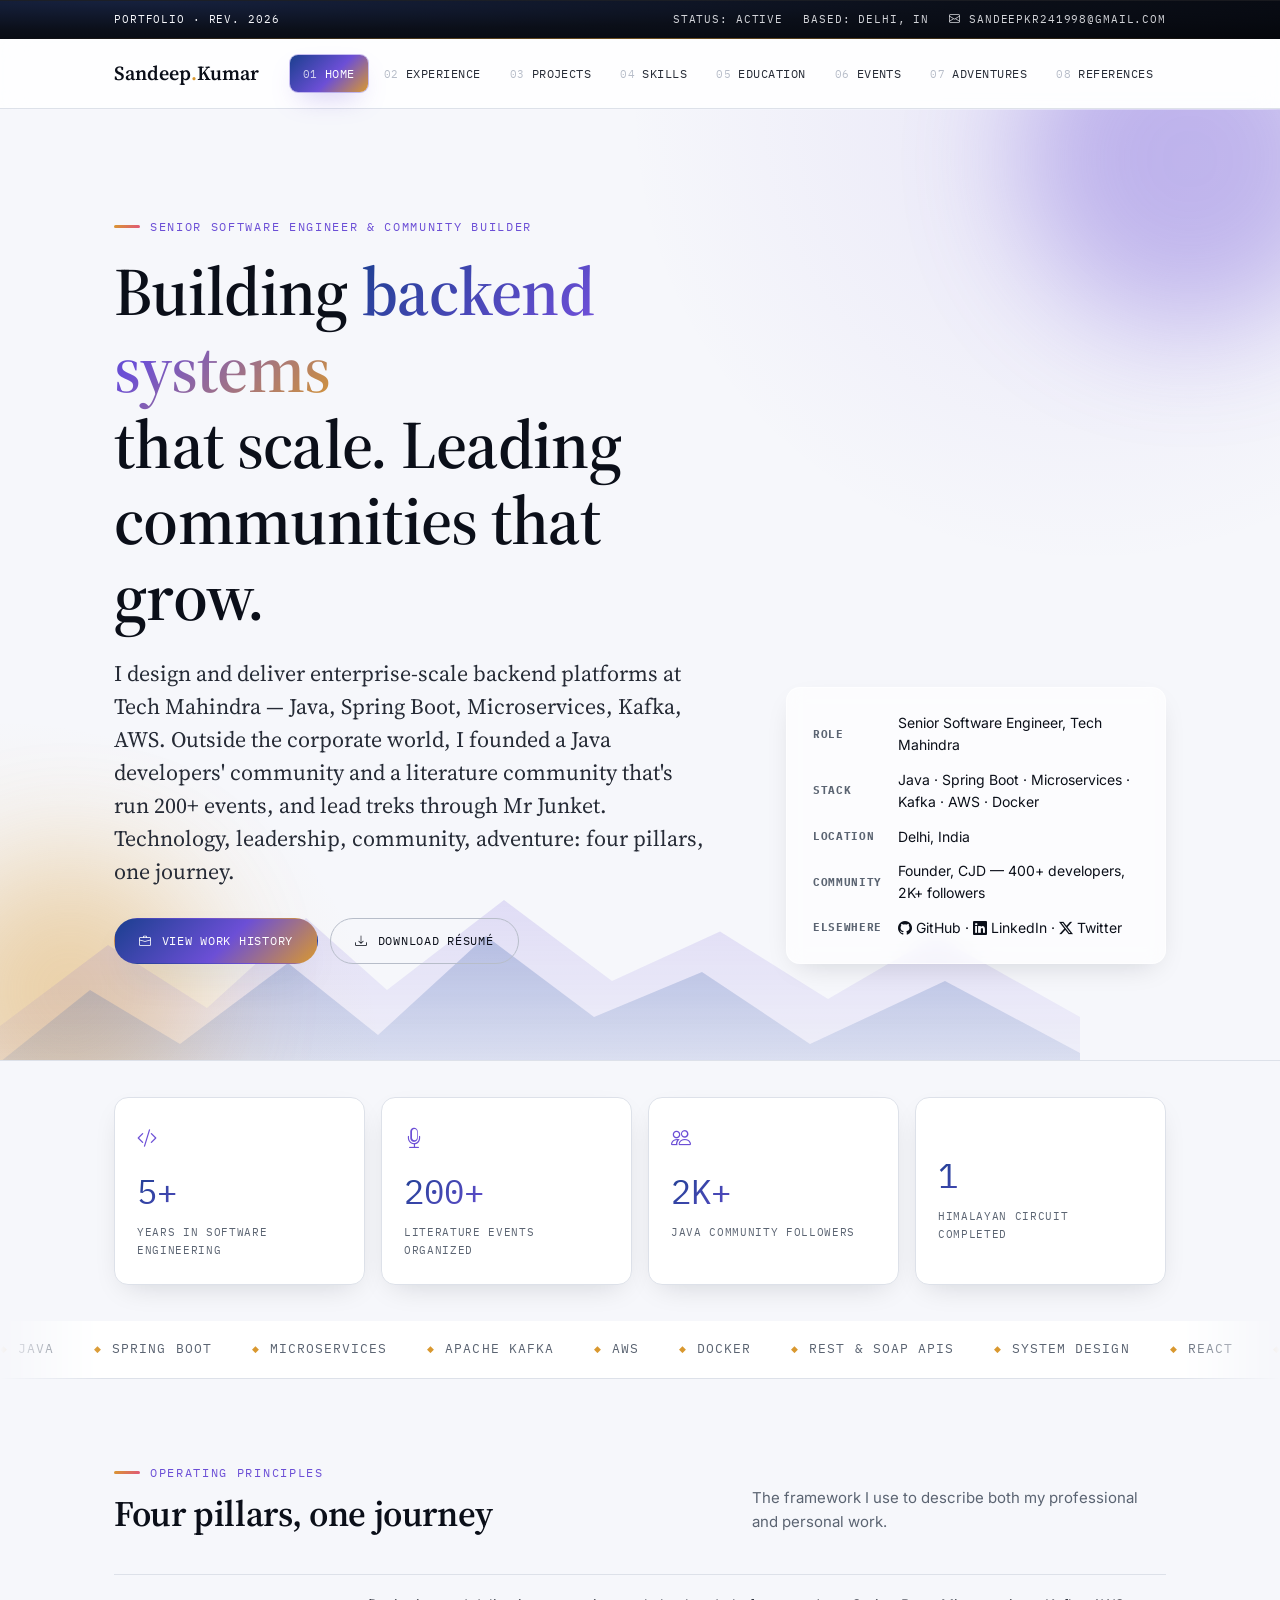
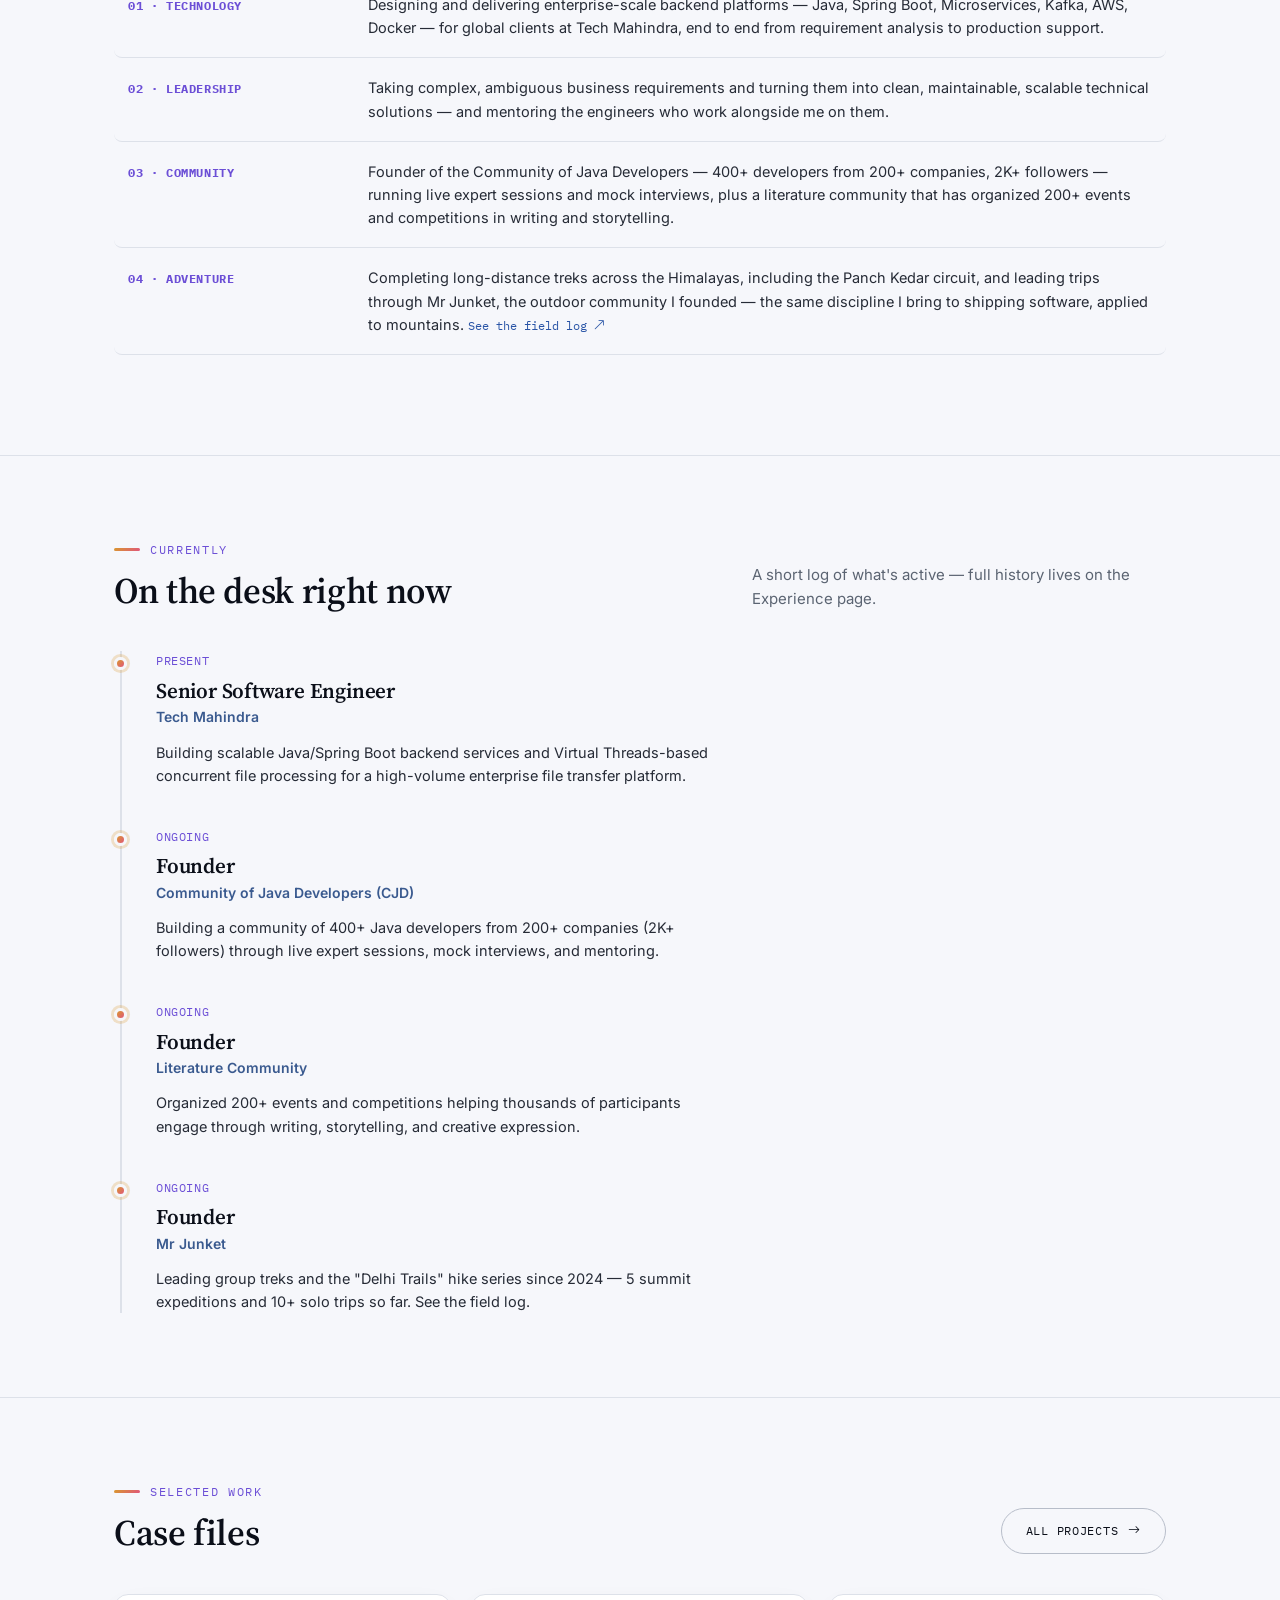
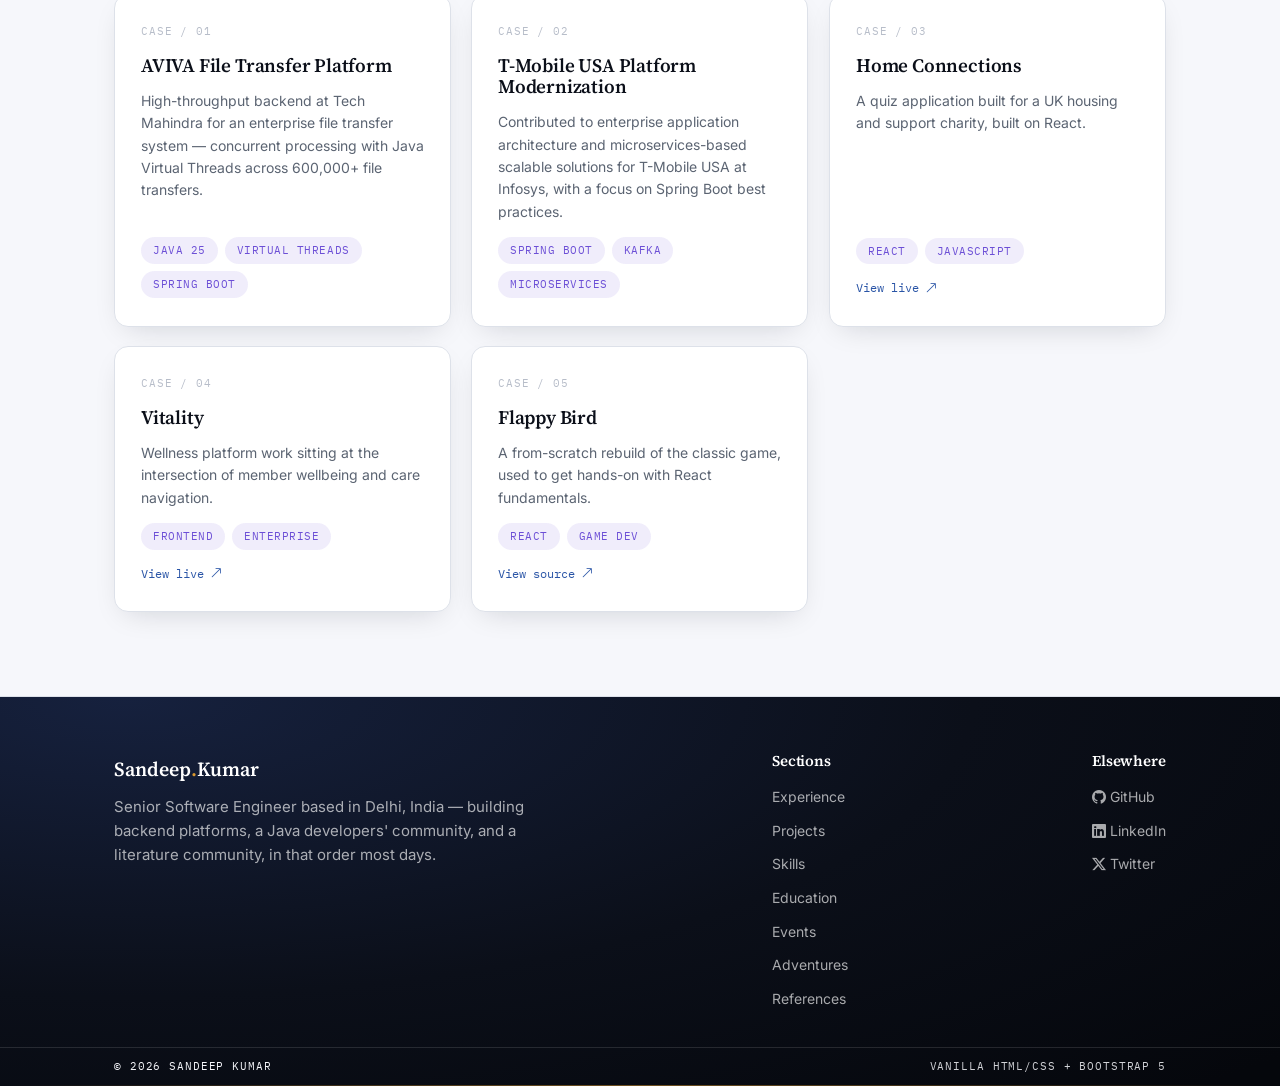
==== index.html @ 9d6f0068 "Replace site with new dossier-themed portfolio Full redesign: editorial serif/mono visual identity, " ====
<!DOCTYPE html>
<html lang="en">
<head>
  <meta charset="UTF-8" />
  <title>Sandeep Kumar — Senior Software Engineer</title>
  <meta name="viewport" content="width=device-width, initial-scale=1.0" />
  <meta name="description" content="Sandeep Kumar — Senior Software Engineer. Enterprise Java, Spring Boot & microservices at Tech Mahindra; founder of a Java developers' community and a literature community." />

  <link rel="preconnect" href="https://fonts.googleapis.com" />
  <link href="https://fonts.googleapis.com/css2?family=Source+Serif+4:opsz,wght@8..60,400;8..60,600;8..60,700&family=Inter:wght@400;500;600&family=IBM+Plex+Mono:wght@400;500;600&display=swap" rel="stylesheet" />
  <link href="https://cdn.jsdelivr.net/npm/bootstrap@5.3.3/dist/css/bootstrap.min.css" rel="stylesheet">
  <link rel="stylesheet" href="https://cdn.jsdelivr.net/npm/bootstrap-icons@1.11.3/font/bootstrap-icons.min.css">
  <link rel="stylesheet" href="design-system.css" />
</head>
<body>

  <div class="doc-strip">
    <div class="container">
      <span>Portfolio · Rev. 2026</span>
      <div class="doc-strip__meta">
        <span>Status: Active</span>
        <span>Based: Delhi, IN</span>
        <a href="mailto:sandeepkr241998@gmail.com"><i class="bi bi-envelope"></i> sandeepkr241998@gmail.com</a>
      </div>
    </div>
  </div>

  <header class="masthead">
    <div class="container masthead__row">
      <a href="index.html" class="masthead__name">Sandeep<span>.</span>Kumar</a>
      <button class="nav-toggle" id="navToggle" aria-expanded="false" aria-controls="tabs"><i class="bi bi-list"></i> Menu</button>
      <ul class="tabs" id="tabs">
        <li><a href="index.html" aria-current="page"><span class="tab-num">01</span>Home</a></li>
        <li><a href="experience.html"><span class="tab-num">02</span>Experience</a></li>
        <li><a href="projects.html"><span class="tab-num">03</span>Projects</a></li>
        <li><a href="research.html"><span class="tab-num">04</span>Skills</a></li>
        <li><a href="education.html"><span class="tab-num">05</span>Education</a></li>
        <li><a href="event.html"><span class="tab-num">06</span>Events</a></li>
        <li><a href="adventures.html"><span class="tab-num">07</span>Adventures</a></li>
        <li><a href="reference.html"><span class="tab-num">08</span>References</a></li>
      </ul>
    </div>
  </header>

  <!-- Cover -->
  <section class="cover">
    <span class="blob blob--violet" style="width:340px;height:340px;top:-120px;right:-80px;"></span>
    <span class="blob blob--amber" style="width:260px;height:260px;bottom:-60px;left:-60px;animation-delay:2s;"></span>

    <div class="container cover__grid">
      <div class="reveal">
        <div class="eyebrow">Senior Software Engineer &amp; Community Builder</div>
        <h1>Building <span class="grad-text">backend systems</span><br />that scale. Leading<br />communities that grow.</h1>
        <p class="cover__lede">I design and deliver enterprise-scale backend platforms at Tech Mahindra — Java, Spring Boot, Microservices, Kafka, AWS. Outside the corporate world, I founded a Java developers' community and a literature community that's run 200+ events, and lead treks through Mr Junket. Technology, leadership, community, adventure: four pillars, one journey.</p>
        <div class="cover__actions">
          <a class="btn" href="experience.html"><i class="bi bi-briefcase"></i> View work history</a>
          <a class="btn btn--ghost" href="assets/docs/Sandeep_Kr_Java_Developer_Resume_2026.pdf"><i class="bi bi-download"></i> Download résumé</a>
        </div>
      </div>
      <div class="info-block reveal delay-1">
        <dl>
          <dt>Role</dt>
          <dd>Senior Software Engineer, Tech Mahindra</dd>
          <dt>Stack</dt>
          <dd>Java · Spring Boot · Microservices · Kafka · AWS · Docker</dd>
          <dt>Location</dt>
          <dd>Delhi, India</dd>
          <dt>Community</dt>
          <dd>Founder, CJD — 400+ developers, 2K+ followers</dd>
          <dt>Elsewhere</dt>
          <dd>
            <a href="https://github.com/sandeep2412" target="_blank" rel="noreferrer"><i class="bi bi-github"></i> GitHub</a> ·
            <a href="https://www.linkedin.com/in/sandeep-kumar-7952b7162" target="_blank" rel="noreferrer"><i class="bi bi-linkedin"></i> LinkedIn</a> ·
            <a href="https://twitter.com/Sandeep17394421" target="_blank" rel="noreferrer"><i class="bi bi-twitter-x"></i> Twitter</a>
          </dd>
        </dl>
      </div>
    </div>

    <svg class="mountain-scene" viewBox="0 0 1200 200" preserveAspectRatio="none" xmlns="http://www.w3.org/2000/svg" aria-hidden="true">
      <defs>
        <linearGradient id="mtnBack" x1="0" y1="0" x2="0" y2="1">
          <stop offset="0%" stop-color="#6c4fd6" stop-opacity="0.18" />
          <stop offset="100%" stop-color="#6c4fd6" stop-opacity="0.05" />
        </linearGradient>
        <linearGradient id="mtnFront" x1="0" y1="0" x2="0" y2="1">
          <stop offset="0%" stop-color="#2954a6" stop-opacity="0.28" />
          <stop offset="100%" stop-color="#2954a6" stop-opacity="0.12" />
        </linearGradient>
      </defs>
      <path d="M0,160 L120,70 L230,140 L340,40 L430,120 L560,20 L680,110 L800,55 L920,130 L1040,60 L1200,150 L1200,200 L0,200 Z" fill="url(#mtnBack)" />
      <path d="M0,200 L100,120 L200,180 L320,90 L420,170 L540,60 L660,150 L780,100 L900,180 L1050,110 L1200,190 L1200,200 L0,200 Z" fill="url(#mtnFront)" />
    </svg>
  </section>

  <!-- Stats row -->
  <div class="stats">
    <div class="stats__item reveal">
      <i class="bi bi-code-slash stats__icon"></i>
      <div class="stats__num" data-count-to="5" data-suffix="+">0</div>
      <div class="stats__label">Years in software engineering</div>
    </div>
    <div class="stats__item reveal delay-1">
      <i class="bi bi-mic stats__icon"></i>
      <div class="stats__num" data-count-to="200" data-suffix="+">0</div>
      <div class="stats__label">Literature events organized</div>
    </div>
    <div class="stats__item reveal delay-2">
      <i class="bi bi-people stats__icon"></i>
      <div class="stats__num" data-count-to="2" data-suffix="K+">0</div>
      <div class="stats__label">Java community followers</div>
    </div>
    <div class="stats__item reveal delay-3">
      <i class="bi bi-mountain stats__icon"></i>
      <div class="stats__num" data-count-to="1" data-suffix="">0</div>
      <div class="stats__label">Himalayan circuit completed</div>
    </div>
  </div>

  <!-- Skills ticker -->
  <div class="ticker" aria-hidden="true">
    <div class="ticker__track">
      <span class="ticker__item">Java</span>
      <span class="ticker__item">Spring Boot</span>
      <span class="ticker__item">Microservices</span>
      <span class="ticker__item">Apache Kafka</span>
      <span class="ticker__item">AWS</span>
      <span class="ticker__item">Docker</span>
      <span class="ticker__item">REST &amp; SOAP APIs</span>
      <span class="ticker__item">System Design</span>
      <span class="ticker__item">React</span>
      <span class="ticker__item">JavaScript</span>
      <span class="ticker__item">CI/CD</span>
      <span class="ticker__item">Git</span>
      <span class="ticker__item">Java</span>
      <span class="ticker__item">Spring Boot</span>
      <span class="ticker__item">Microservices</span>
      <span class="ticker__item">Apache Kafka</span>
      <span class="ticker__item">AWS</span>
      <span class="ticker__item">Docker</span>
      <span class="ticker__item">REST &amp; SOAP APIs</span>
      <span class="ticker__item">System Design</span>
      <span class="ticker__item">React</span>
      <span class="ticker__item">JavaScript</span>
      <span class="ticker__item">CI/CD</span>
      <span class="ticker__item">Git</span>
    </div>
  </div>

  <!-- Four Pillars -->
  <section class="section">
    <div class="container">
      <div class="section__head">
        <div>
          <div class="eyebrow">Operating Principles</div>
          <h2>Four pillars, one journey</h2>
        </div>
        <p class="section__intro">The framework I use to describe both my professional and personal work.</p>
      </div>
      <dl class="ledger">
        <div class="ledger__row">
          <dt>01 · Technology</dt>
          <dd>Designing and delivering enterprise-scale backend platforms — Java, Spring Boot, Microservices, Kafka, AWS, Docker — for global clients at Tech Mahindra, end to end from requirement analysis to production support.</dd>
        </div>
        <div class="ledger__row">
          <dt>02 · Leadership</dt>
          <dd>Taking complex, ambiguous business requirements and turning them into clean, maintainable, scalable technical solutions — and mentoring the engineers who work alongside me on them.</dd>
        </div>
        <div class="ledger__row">
          <dt>03 · Community</dt>
          <dd>Founder of the Community of Java Developers — 400+ developers from 200+ companies, 2K+ followers — running live expert sessions and mock interviews, plus a literature community that has organized 200+ events and competitions in writing and storytelling.</dd>
        </div>
        <div class="ledger__row">
          <dt>04 · Adventure</dt>
          <dd>Completing long-distance treks across the Himalayas, including the Panch Kedar circuit, and leading trips through Mr Junket, the outdoor community I founded — the same discipline I bring to shipping software, applied to mountains. <a href="adventures.html" class="case-card__link">See the field log <i class="bi bi-arrow-up-right"></i></a></dd>
        </div>
      </dl>
    </div>
  </section>

  <!-- Currently -->
  <section class="section">
    <div class="container">
      <div class="section__head">
        <div>
          <div class="eyebrow">Currently</div>
          <h2>On the desk right now</h2>
        </div>
        <p class="section__intro">A short log of what's active — full history lives on the Experience page.</p>
      </div>
      <div class="timeline">
        <div class="timeline__entry">
          <div class="timeline__meta">Present</div>
          <h3>Senior Software Engineer</h3>
          <div class="timeline__org"><img class="org-logo" src="https://www.google.com/s2/favicons?domain=techmahindra.com&sz=64" alt="" loading="lazy" onerror="this.remove()">Tech Mahindra</div>
          <p>Building scalable Java/Spring Boot backend services and Virtual Threads-based concurrent file processing for a high-volume enterprise file transfer platform.</p>
        </div>
        <div class="timeline__entry">
          <div class="timeline__meta">Ongoing</div>
          <h3>Founder</h3>
          <div class="timeline__org">Community of Java Developers (CJD)</div>
          <p>Building a community of 400+ Java developers from 200+ companies (2K+ followers) through live expert sessions, mock interviews, and mentoring.</p>
        </div>
        <div class="timeline__entry">
          <div class="timeline__meta">Ongoing</div>
          <h3>Founder</h3>
          <div class="timeline__org">Literature Community</div>
          <p>Organized 200+ events and competitions helping thousands of participants engage through writing, storytelling, and creative expression.</p>
        </div>
        <div class="timeline__entry">
          <div class="timeline__meta">Ongoing</div>
          <h3>Founder</h3>
          <div class="timeline__org">Mr Junket</div>
          <p>Leading group treks and the "Delhi Trails" hike series since 2024 — 5 summit expeditions and 10+ solo trips so far. <a href="adventures.html">See the field log</a>.</p>
        </div>
      </div>
    </div>
  </section>

  <!-- Featured work -->
  <section class="section">
    <div class="container">
      <div class="section__head">
        <div>
          <div class="eyebrow">Selected Work</div>
          <h2>Case files</h2>
        </div>
        <a class="btn btn--ghost" href="projects.html">All projects <i class="bi bi-arrow-right"></i></a>
      </div>
      <div class="grid">
        <div class="case-card">
          <div class="case-card__id" style="display:flex;align-items:center;gap:8px;"><img class="org-logo" src="https://www.google.com/s2/favicons?domain=techmahindra.com&sz=64" alt="" loading="lazy" onerror="this.remove()">CASE / 01</div>
          <h3>AVIVA File Transfer Platform</h3>
          <p>High-throughput backend at Tech Mahindra for an enterprise file transfer system — concurrent processing with Java Virtual Threads across 600,000+ file transfers.</p>
          <div class="tag-list"><span class="tag">Java 25</span><span class="tag">Virtual Threads</span><span class="tag">Spring Boot</span></div>
        </div>
        <div class="case-card">
          <div class="case-card__id" style="display:flex;align-items:center;gap:8px;"><img class="org-logo" src="https://www.google.com/s2/favicons?domain=infosys.com&sz=64" alt="" loading="lazy" onerror="this.remove()">CASE / 02</div>
          <h3>T-Mobile USA Platform Modernization</h3>
          <p>Contributed to enterprise application architecture and microservices-based scalable solutions for T-Mobile USA at Infosys, with a focus on Spring Boot best practices.</p>
          <div class="tag-list"><span class="tag">Spring Boot</span><span class="tag">Kafka</span><span class="tag">Microservices</span></div>
        </div>
        <div class="case-card">
          <div class="case-card__id" style="display:flex;align-items:center;gap:8px;"><img class="org-logo" src="https://www.google.com/s2/favicons?domain=homeconnections.org.uk&sz=64" alt="" loading="lazy" onerror="this.remove()">CASE / 03</div>
          <h3>Home Connections</h3>
          <p>A quiz application built for a UK housing and support charity, built on React.</p>
          <div class="tag-list"><span class="tag">React</span><span class="tag">JavaScript</span></div>
          <a class="case-card__link" href="https://homeconnections.org.uk/" target="_blank" rel="noreferrer">View live <i class="bi bi-arrow-up-right"></i></a>
        </div>
        <div class="case-card">
          <div class="case-card__id" style="display:flex;align-items:center;gap:8px;"><img class="org-logo" src="https://www.google.com/s2/favicons?domain=vitalitygroup.com&sz=64" alt="" loading="lazy" onerror="this.remove()">CASE / 04</div>
          <h3>Vitality</h3>
          <p>Wellness platform work sitting at the intersection of member wellbeing and care navigation.</p>
          <div class="tag-list"><span class="tag">Frontend</span><span class="tag">Enterprise</span></div>
          <a class="case-card__link" href="https://www.vitalitygroup.com/" target="_blank" rel="noreferrer">View live <i class="bi bi-arrow-up-right"></i></a>
        </div>
        <div class="case-card">
          <div class="case-card__id">CASE / 05</div>
          <h3>Flappy Bird</h3>
          <p>A from-scratch rebuild of the classic game, used to get hands-on with React fundamentals.</p>
          <div class="tag-list"><span class="tag">React</span><span class="tag">Game Dev</span></div>
          <a class="case-card__link" href="https://github.com/sandeep2412" target="_blank" rel="noreferrer">View source <i class="bi bi-arrow-up-right"></i></a>
        </div>
      </div>
    </div>
  </section>

  <!-- Footer -->
  <footer class="site-footer">
    <div class="container">
      <div class="site-footer__grid">
        <div>
          <div class="masthead__name">Sandeep<span>.</span>Kumar</div>
          <p class="section__intro" style="margin-top:10px; color:rgba(255,255,255,.65);">Senior Software Engineer based in Delhi, India — building backend platforms, a Java developers' community, and a literature community, in that order most days.</p>
        </div>
        <div>
          <h4>Sections</h4>
          <ul class="footer-links">
            <li><a href="experience.html">Experience</a></li>
            <li><a href="projects.html">Projects</a></li>
            <li><a href="research.html">Skills</a></li>
            <li><a href="education.html">Education</a></li>
            <li><a href="event.html">Events</a></li>
            <li><a href="adventures.html">Adventures</a></li>
            <li><a href="reference.html">References</a></li>
          </ul>
        </div>
        <div>
          <h4>Elsewhere</h4>
          <ul class="footer-links">
            <li><a href="https://github.com/sandeep2412" target="_blank" rel="noreferrer"><i class="bi bi-github"></i> GitHub</a></li>
            <li><a href="https://www.linkedin.com/in/sandeep-kumar-7952b7162" target="_blank" rel="noreferrer"><i class="bi bi-linkedin"></i> LinkedIn</a></li>
            <li><a href="https://twitter.com/Sandeep17394421" target="_blank" rel="noreferrer"><i class="bi bi-twitter-x"></i> Twitter</a></li>
          </ul>
        </div>
      </div>
    </div>
    <div class="doc-strip">
      <div class="container">
        <span>© 2026 Sandeep Kumar</span>
        <div class="doc-strip__meta"><span>Vanilla HTML/CSS + Bootstrap 5</span></div>
      </div>
    </div>
  </footer>

  <script src="script.js"></script>
</body>
</html>
---- design-system.css ----
/* ============================================================
   DESIGN SYSTEM — "Dossier" v2
   Corporate-report bones + modern color, glow and motion.
   Serif for editorial weight, mono for document metadata,
   sans for body copy. Built for Sandeep Kumar's portfolio.
   Layers on top of Bootstrap 5 (loaded first in each page).
   ============================================================ */

:root {
  /* --- Color: base --- */
  --ink: #0b0f19;
  --ink-soft: #262b36;
  --paper: #f6f7fb;
  --paper-raised: #ffffff;
  --hairline: #dde1e9;
  --hairline-strong: #b7bdc9;
  --muted: #5b6472;

  /* --- Color: accents --- */
  --ledger-blue: #2954a6;
  --ledger-blue-soft: #3a5a8f;
  --violet: #6c4fd6;
  --signal-amber: #d9982f;
  --teal: #14b8a6;
  --rose: #e0567a;

  /* --- Gradients --- */
  --grad-primary: linear-gradient(135deg, #1b3f8f 0%, #6c4fd6 55%, #d9982f 100%);
  --grad-dark: radial-gradient(120% 140% at 10% 0%, #16213e 0%, #0b0f19 55%, #05070c 100%);
  --grad-amber: linear-gradient(135deg, #d9982f 0%, #e0567a 100%);

  /* --- Shadow / glow --- */
  --shadow-soft: 0 10px 30px -12px rgba(11, 15, 25, 0.18);
  --shadow-card: 0 18px 40px -16px rgba(27, 63, 143, 0.22);
  --glow-amber: 0 0 0 1px rgba(217, 152, 47, 0.35), 0 12px 28px -10px rgba(217, 152, 47, 0.45);
  --glow-violet: 0 0 0 1px rgba(108, 79, 214, 0.35), 0 12px 28px -10px rgba(108, 79, 214, 0.4);

  /* --- Type --- */
  --font-display: "Source Serif 4", Georgia, serif;
  --font-body: "Inter", -apple-system, BlinkMacSystemFont, sans-serif;
  --font-mono: "IBM Plex Mono", "SFMono-Regular", Consolas, monospace;

  /* --- Layout --- */
  --gutter: clamp(20px, 5vw, 64px);
  --max-width: 1180px;
  --radius: 14px;
  --radius-sm: 8px;
  --radius-pill: 999px;
}

* {
  box-sizing: border-box;
}

html {
  scroll-behavior: smooth;
}

@media (prefers-reduced-motion: reduce) {
  html {
    scroll-behavior: auto;
  }
  *,
  *::before,
  *::after {
    animation-duration: 0.001ms !important;
    animation-iteration-count: 1 !important;
    transition-duration: 0.001ms !important;
  }
}

body {
  margin: 0;
  background: var(--paper);
  color: var(--ink);
  font-family: var(--font-body);
  font-size: 16px;
  line-height: 1.6;
  -webkit-font-smoothing: antialiased;
  overflow-x: hidden;
}

h1, h2, h3, h4 {
  font-family: var(--font-display);
  font-weight: 600;
  line-height: 1.12;
  margin: 0;
  color: var(--ink);
  letter-spacing: -0.01em;
}

p {
  margin: 0;
}

a {
  color: inherit;
  text-decoration: none;
}

img {
  max-width: 100%;
  display: block;
}

:focus-visible {
  outline: 2px solid var(--violet);
  outline-offset: 3px;
  border-radius: 4px;
}

.container {
  max-width: var(--max-width);
  margin: 0 auto;
  padding-left: var(--gutter);
  padding-right: var(--gutter);
  position: relative;
}

/* ---------- Gradient text utility ---------- */

.grad-text {
  background: var(--grad-primary);
  -webkit-background-clip: text;
  background-clip: text;
  color: transparent;
}

/* ---------- Document control strip (signature element) ---------- */

.doc-strip {
  background: var(--grad-dark);
  color: var(--paper);
  border-top: 1px solid rgba(255, 255, 255, 0.08);
  position: relative;
  overflow: hidden;
}

.doc-strip::before {
  content: "";
  position: absolute;
  inset: 0;
  background: linear-gradient(90deg, transparent, rgba(217, 152, 47, 0.5), transparent);
  height: 1px;
  bottom: 0;
  top: auto;
}

.doc-strip .container {
  display: flex;
  justify-content: space-between;
  align-items: center;
  flex-wrap: wrap;
  gap: 8px 24px;
  padding-top: 10px;
  padding-bottom: 10px;
  font-family: var(--font-mono);
  font-size: 11px;
  letter-spacing: 0.08em;
  text-transform: uppercase;
}

.doc-strip .doc-strip__meta {
  display: flex;
  gap: 20px;
  flex-wrap: wrap;
  opacity: 0.85;
}

.doc-strip a {
  transition: color 0.15s ease;
}

.doc-strip a:hover {
  color: var(--signal-amber);
}

/* ---------- Eyebrow / mono labels ---------- */

.eyebrow {
  font-family: var(--font-mono);
  font-size: 12px;
  letter-spacing: 0.14em;
  text-transform: uppercase;
  color: var(--violet);
  display: flex;
  align-items: center;
  gap: 10px;
}

.eyebrow::before {
  content: "";
  width: 26px;
  height: 3px;
  border-radius: 3px;
  background: var(--grad-amber);
  display: inline-block;
}

/* ---------- Top navigation (numbered tabs) ---------- */

.masthead {
  background: rgba(255, 255, 255, 0.82);
  backdrop-filter: blur(14px) saturate(1.4);
  -webkit-backdrop-filter: blur(14px) saturate(1.4);
  border-bottom: 1px solid var(--hairline);
  position: sticky;
  top: 0;
  z-index: 40;
  transition: box-shadow 0.25s ease, background 0.25s ease;
}

.masthead.is-scrolled {
  box-shadow: 0 8px 24px -12px rgba(11, 15, 25, 0.18);
  background: rgba(255, 255, 255, 0.92);
}

.masthead__row {
  display: flex;
  align-items: center;
  justify-content: space-between;
  padding-top: 16px;
  padding-bottom: 16px;
  gap: 20px;
}

.masthead__name {
  font-family: var(--font-display);
  font-size: 20px;
  font-weight: 600;
}

.masthead__name span {
  color: var(--signal-amber);
}

.tabs {
  display: flex;
  list-style: none;
  margin: 0;
  padding: 0;
  gap: 3px;
  flex-wrap: wrap;
}

.tabs a {
  position: relative;
  display: flex;
  align-items: baseline;
  gap: 7px;
  font-family: var(--font-mono);
  font-size: 12px;
  letter-spacing: 0.04em;
  text-transform: uppercase;
  padding: 9px 13px;
  border-radius: var(--radius-sm);
  color: var(--ink-soft);
  transition: color 0.15s ease, background 0.2s ease, transform 0.15s ease;
}

.tabs a .tab-num {
  color: var(--hairline-strong);
  font-size: 11px;
}

.tabs a:hover {
  color: var(--violet);
  background: rgba(108, 79, 214, 0.08);
  transform: translateY(-1px);
}

.tabs a[aria-current="page"] {
  color: var(--paper-raised);
  background: var(--grad-primary);
  box-shadow: var(--glow-violet);
}

.tabs a[aria-current="page"] .tab-num {
  color: rgba(255, 255, 255, 0.75);
}

.nav-toggle {
  display: none;
  font-family: var(--font-mono);
  font-size: 12px;
  text-transform: uppercase;
  letter-spacing: 0.08em;
  background: none;
  border: 1px solid var(--hairline-strong);
  border-radius: var(--radius-sm);
  padding: 8px 12px;
  cursor: pointer;
  color: var(--ink);
}

@media (max-width: 860px) {
  .tabs {
    display: none;
    width: 100%;
    flex-direction: column;
    border-top: 1px solid var(--hairline);
    padding-top: 10px;
  }
  .tabs.is-open {
    display: flex;
  }
  .masthead__row {
    flex-wrap: wrap;
  }
  .nav-toggle {
    display: block;
  }
}

/* ---------- Buttons ---------- */

.btn {
  display: inline-flex;
  align-items: center;
  gap: 10px;
  font-family: var(--font-mono);
  font-size: 12px;
  letter-spacing: 0.06em;
  text-transform: uppercase;
  padding: 13px 24px;
  border: 1px solid transparent;
  border-radius: var(--radius-pill);
  background: var(--grad-primary);
  color: #fff;
  box-shadow: var(--shadow-card);
  transition: transform 0.2s ease, box-shadow 0.2s ease, filter 0.2s ease;
}

.btn:hover {
  transform: translateY(-2px) scale(1.02);
  filter: brightness(1.08);
  box-shadow: var(--glow-violet);
  color: #fff;
}

.btn--ghost {
  background: transparent;
  color: var(--ink);
  border-color: var(--hairline-strong);
  box-shadow: none;
}

.btn--ghost:hover {
  background: var(--ink);
  color: var(--paper);
  border-color: var(--ink);
  box-shadow: var(--shadow-soft);
}

/* ---------- Decorative gradient blobs ---------- */

.blob {
  position: absolute;
  border-radius: 50%;
  filter: blur(60px);
  opacity: 0.35;
  z-index: 0;
  pointer-events: none;
  animation: float-blob 12s ease-in-out infinite;
}

.blob--violet { background: var(--violet); }
.blob--amber { background: var(--signal-amber); }
.blob--blue { background: var(--ledger-blue); }

@keyframes float-blob {
  0%, 100% { transform: translate(0, 0) scale(1); }
  50% { transform: translate(20px, -24px) scale(1.08); }
}

/* ---------- Hero / cover ---------- */

.cover {
  position: relative;
  overflow: hidden;
  padding-top: clamp(56px, 9vw, 108px);
  padding-bottom: clamp(56px, 9vw, 96px);
  border-bottom: 1px solid var(--hairline);
  background:
    radial-gradient(60% 80% at 85% 0%, rgba(108, 79, 214, 0.10) 0%, transparent 60%),
    radial-gradient(50% 60% at 0% 100%, rgba(217, 152, 47, 0.12) 0%, transparent 60%),
    var(--paper);
}

.cover__grid {
  position: relative;
  z-index: 1;
  display: grid;
  grid-template-columns: 1.6fr 1fr;
  gap: clamp(28px, 6vw, 64px);
  align-items: end;
}

.cover h1 {
  font-size: clamp(40px, 6vw, 68px);
  margin-top: 18px;
}

.cover__role {
  font-family: var(--font-mono);
  font-size: 15px;
  color: var(--muted);
  margin-top: 14px;
}

.cover__lede {
  font-family: var(--font-display);
  font-size: clamp(18px, 2vw, 22px);
  line-height: 1.5;
  color: var(--ink-soft);
  margin-top: 22px;
  max-width: 54ch;
}

.info-block {
  border: 1px solid rgba(255, 255, 255, 0.6);
  background: rgba(255, 255, 255, 0.65);
  backdrop-filter: blur(10px);
  -webkit-backdrop-filter: blur(10px);
  border-radius: var(--radius);
  padding: 24px 26px;
  box-shadow: var(--shadow-soft);
}

.info-block dl {
  margin: 0;
  display: grid;
  grid-template-columns: auto 1fr;
  gap: 12px 16px;
}

.info-block dt {
  font-family: var(--font-mono);
  font-size: 11px;
  letter-spacing: 0.06em;
  text-transform: uppercase;
  color: var(--muted);
  align-self: center;
}

.info-block dd {
  margin: 0;
  font-size: 14px;
  align-self: center;
}

.cover__actions {
  display: flex;
  gap: 12px;
  margin-top: 30px;
  flex-wrap: wrap;
}

@media (max-width: 860px) {
  .cover__grid {
    grid-template-columns: 1fr;
  }
}

/* ---------- Mountain silhouette (decorative SVG in hero) ---------- */

.mountain-scene {
  position: absolute;
  left: 0;
  right: 0;
  bottom: -2px;
  height: clamp(90px, 16vw, 180px);
  z-index: 0;
  opacity: 0.9;
}

/* ---------- Sub-page header (Experience/Projects/Skills/etc.) ---------- */

.page-cover {
  position: relative;
  overflow: hidden;
  padding-top: clamp(48px, 8vw, 84px);
  padding-bottom: clamp(36px, 6vw, 64px);
  border-bottom: 1px solid var(--hairline);
  background:
    radial-gradient(55% 90% at 90% 0%, rgba(108, 79, 214, 0.10) 0%, transparent 60%),
    var(--paper);
}

.page-cover .container { z-index: 1; }

.page-cover h1 {
  font-size: clamp(34px, 5vw, 52px);
  margin-top: 14px;
}

.page-cover p {
  font-family: var(--font-display);
  font-size: clamp(16px, 1.6vw, 19px);
  color: var(--ink-soft);
  margin-top: 18px;
  max-width: 62ch;
}

.page-cover__foot {
  display: flex;
  gap: 10px;
  flex-wrap: wrap;
  margin-top: 26px;
}

/* ---------- Highlight list (bullet points inside timeline entries) ---------- */

.highlight-list {
  margin: 14px 0 0;
  padding-left: 18px;
  font-size: 14px;
  color: var(--ink-soft);
}

.highlight-list li {
  margin-bottom: 5px;
}

.highlight-list li::marker {
  color: var(--signal-amber);
}

/* ---------- Testimonial ---------- */

.testimonial {
  position: relative;
  border: 1px solid var(--hairline);
  background: var(--paper-raised);
  border-radius: var(--radius);
  padding: 34px 32px;
  box-shadow: var(--shadow-soft);
  overflow: hidden;
}

.testimonial::before {
  content: "\201C";
  position: absolute;
  top: -10px;
  left: 18px;
  font-family: var(--font-display);
  font-size: 110px;
  color: rgba(108, 79, 214, 0.12);
  line-height: 1;
}

.testimonial blockquote {
  position: relative;
  font-family: var(--font-display);
  font-size: 19px;
  line-height: 1.55;
  margin: 0;
  color: var(--ink);
}

.testimonial cite {
  display: block;
  margin-top: 18px;
  font-family: var(--font-mono);
  font-size: 12px;
  text-transform: uppercase;
  letter-spacing: 0.05em;
  color: var(--muted);
  font-style: normal;
}

/* ---------- Section divider label (used between sub-sections on a page) ---------- */

.subhead {
  display: flex;
  align-items: center;
  gap: 16px;
  margin: 56px 0 28px;
}

.subhead h3 {
  font-size: 20px;
  white-space: nowrap;
}

.subhead::after {
  content: "";
  height: 1px;
  background: linear-gradient(90deg, var(--hairline-strong), transparent);
  flex-grow: 1;
}

.subhead:first-child {
  margin-top: 0;
}

/* ---------- Stats row ---------- */

.stats {
  display: grid;
  grid-template-columns: repeat(4, 1fr);
  gap: 16px;
  padding: 36px var(--gutter);
  max-width: var(--max-width);
  margin: 0 auto;
}

.stats__item {
  position: relative;
  padding: 24px 22px;
  border-radius: var(--radius);
  background: var(--paper-raised);
  border: 1px solid var(--hairline);
  box-shadow: var(--shadow-soft);
  transition: transform 0.25s ease, box-shadow 0.25s ease;
}

.stats__item:hover {
  transform: translateY(-4px);
  box-shadow: var(--shadow-card);
}

.stats__icon {
  font-size: 20px;
  color: var(--violet);
  margin-bottom: 10px;
  display: inline-block;
}

.stats__num {
  font-family: var(--font-mono);
  font-size: clamp(26px, 3vw, 34px);
  background: var(--grad-primary);
  -webkit-background-clip: text;
  background-clip: text;
  color: transparent;
}

.stats__label {
  font-family: var(--font-mono);
  font-size: 11px;
  letter-spacing: 0.06em;
  text-transform: uppercase;
  color: var(--muted);
  margin-top: 6px;
}

@media (max-width: 700px) {
  .stats {
    grid-template-columns: repeat(2, 1fr);
  }
}

/* ---------- Section shell ---------- */

.section {
  padding-top: clamp(48px, 7vw, 84px);
  padding-bottom: clamp(48px, 7vw, 84px);
  border-bottom: 1px solid var(--hairline);
}

.section__head {
  display: flex;
  justify-content: space-between;
  align-items: flex-end;
  gap: 20px;
  margin-bottom: 40px;
  flex-wrap: wrap;
}

.section__head h2 {
  font-size: clamp(26px, 3vw, 36px);
  margin-top: 12px;
}

.section__intro {
  max-width: 46ch;
  color: var(--muted);
  font-size: 15px;
}

/* ---------- Timeline (legitimate sequence: role history) ---------- */

.timeline {
  border-left: 2px solid var(--hairline);
  margin-left: 6px;
}

.timeline__entry {
  position: relative;
  padding: 0 0 40px 34px;
}

.timeline__entry:last-child {
  padding-bottom: 0;
}

.timeline__entry::before {
  content: "";
  position: absolute;
  left: -8px;
  top: 6px;
  width: 13px;
  height: 13px;
  background: var(--grad-amber);
  border: 3px solid var(--paper);
  border-radius: 50%;
  box-shadow: 0 0 0 3px rgba(217, 152, 47, 0.25);
}

.timeline__meta {
  font-family: var(--font-mono);
  font-size: 12px;
  color: var(--violet);
  text-transform: uppercase;
  letter-spacing: 0.05em;
}

.timeline__entry h3 {
  font-size: 21px;
  margin-top: 8px;
}

.timeline__org {
  font-size: 14px;
  color: var(--ledger-blue-soft);
  margin-top: 4px;
  font-weight: 600;
  display: flex;
  align-items: center;
  flex-wrap: wrap;
  gap: 8px;
}

.org-logo {
  width: 20px;
  height: 20px;
  object-fit: contain;
  border-radius: 4px;
  background: #fff;
  padding: 2px;
  box-shadow: 0 0 0 1px var(--hairline);
  flex-shrink: 0;
}

.timeline__entry p {
  margin-top: 12px;
  color: var(--ink-soft);
  font-size: 14.5px;
  max-width: 62ch;
}

/* ---------- Case file cards (projects) ---------- */

.grid {
  display: grid;
  grid-template-columns: repeat(3, 1fr);
  gap: 20px;
}

.case-card {
  position: relative;
  background: var(--paper-raised);
  border: 1px solid var(--hairline);
  border-radius: var(--radius);
  padding: 28px 26px;
  display: flex;
  flex-direction: column;
  gap: 14px;
  overflow: hidden;
  box-shadow: var(--shadow-soft);
  transition: transform 0.25s ease, box-shadow 0.25s ease, border-color 0.25s ease;
}

.case-card::before {
  content: "";
  position: absolute;
  top: 0;
  left: 0;
  right: 0;
  height: 4px;
  background: var(--grad-primary);
  transform: scaleX(0);
  transform-origin: left;
  transition: transform 0.3s ease;
}

.case-card:hover {
  transform: translateY(-6px);
  box-shadow: var(--shadow-card);
  border-color: transparent;
}

.case-card:hover::before {
  transform: scaleX(1);
}

.case-card__id {
  font-family: var(--font-mono);
  font-size: 11px;
  color: var(--hairline-strong);
  letter-spacing: 0.08em;
}

.case-card h3 {
  font-size: 19px;
}

.case-card p {
  font-size: 14px;
  color: var(--muted);
  flex-grow: 1;
}

.tag-list {
  display: flex;
  flex-wrap: wrap;
  gap: 7px;
}

.tag {
  font-family: var(--font-mono);
  font-size: 10.5px;
  text-transform: uppercase;
  letter-spacing: 0.05em;
  border-radius: var(--radius-pill);
  padding: 5px 12px;
  color: var(--violet);
  background: rgba(108, 79, 214, 0.1);
}

.case-card__link {
  font-family: var(--font-mono);
  font-size: 12px;
  color: var(--ledger-blue);
  display: inline-flex;
  align-items: center;
  gap: 6px;
  transition: gap 0.2s ease, color 0.2s ease;
}

.case-card__link:hover {
  color: var(--signal-amber);
  gap: 10px;
}

@media (max-width: 900px) {
  .grid {
    grid-template-columns: repeat(2, 1fr);
  }
}

@media (max-width: 620px) {
  .grid {
    grid-template-columns: 1fr;
  }
}

/* ---------- Adventure cards (image-led case cards) ---------- */

.adventure-card {
  padding: 0;
  gap: 0;
}

.adventure-card__media {
  position: relative;
  aspect-ratio: 4 / 3;
  overflow: hidden;
  background: var(--grad-dark);
  display: flex;
  align-items: center;
  justify-content: center;
}

.adventure-card__media i {
  font-size: 34px;
  color: rgba(255, 255, 255, 0.25);
}

.adventure-card__media img {
  position: absolute;
  inset: 0;
  width: 100%;
  height: 100%;
  object-fit: cover;
}

.adventure-card__body {
  padding: 22px 24px 26px;
  display: flex;
  flex-direction: column;
  gap: 12px;
  flex-grow: 1;
}

.adventure-card__body p {
  font-size: 14px;
  color: var(--muted);
  flex-grow: 1;
}

.adventure-card__body p.is-placeholder {
  font-style: italic;
  color: var(--hairline-strong);
}

/* ---------- Skills ledger ---------- */

.ledger {
  border-top: 1px solid var(--hairline);
}

.ledger__row {
  display: grid;
  grid-template-columns: 220px 1fr;
  gap: 20px;
  padding: 18px 14px;
  border-bottom: 1px solid var(--hairline);
  align-items: baseline;
  border-radius: var(--radius-sm);
  transition: background 0.2s ease, padding-left 0.2s ease;
}

.ledger__row:hover {
  background: rgba(108, 79, 214, 0.05);
  padding-left: 20px;
}

.ledger__row dt {
  font-family: var(--font-mono);
  font-size: 12px;
  text-transform: uppercase;
  letter-spacing: 0.05em;
  color: var(--violet);
  margin: 0;
}

.ledger__row dd {
  margin: 0;
  font-size: 14.5px;
  color: var(--ink-soft);
}

@media (max-width: 620px) {
  .ledger__row {
    grid-template-columns: 1fr;
    gap: 6px;
  }
}

/* ---------- Footer ---------- */

.site-footer {
  padding-top: 56px;
  padding-bottom: 0;
  background: var(--grad-dark);
  color: rgba(255, 255, 255, 0.85);
}

.site-footer .masthead__name {
  color: #fff;
}

.site-footer__grid {
  display: flex;
  justify-content: space-between;
  gap: 30px;
  flex-wrap: wrap;
  padding-bottom: 36px;
}

.site-footer h4 {
  font-size: 15px;
  color: #fff;
}

.footer-links {
  list-style: none;
  margin: 14px 0 0;
  padding: 0;
  display: flex;
  flex-direction: column;
  gap: 8px;
}

.footer-links a {
  font-size: 14px;
  color: rgba(255, 255, 255, 0.65);
  transition: color 0.15s ease, padding-left 0.15s ease;
}

.footer-links a:hover {
  color: var(--signal-amber);
  padding-left: 4px;
}

.site-footer .doc-strip {
  background: transparent;
  border-top: 1px solid rgba(255, 255, 255, 0.12);
  margin-top: 0;
}

/* ---------- Utility ---------- */

.reveal {
  opacity: 0;
  transform: translateY(10px);
  animation: reveal-in 0.6s ease forwards;
}

@keyframes reveal-in {
  to {
    opacity: 1;
    transform: translateY(0);
  }
}

.delay-1 { animation-delay: 0.08s; }
.delay-2 { animation-delay: 0.16s; }
.delay-3 { animation-delay: 0.24s; }

/* ---------- Scroll-triggered reveal (cards, timeline, ledger, section heads) ---------- */

.reveal-io {
  opacity: 0;
  transform: translateY(24px);
  transition: opacity 0.7s ease, transform 0.7s ease;
}

.reveal-io.is-visible {
  opacity: 1;
  transform: translateY(0);
}

/* ---------- 3D tilt-on-hover (cards, stat tiles) ---------- */

.tilt {
  transform-style: preserve-3d;
  transition: transform 0.15s ease-out, box-shadow 0.25s ease;
  will-change: transform;
}

/* ---------- Cursor-tracking spotlight glow on hero headers ---------- */

.cover,
.page-cover {
  --mx: 50%;
  --my: 0%;
}

.cover::after,
.page-cover::after {
  content: "";
  position: absolute;
  inset: 0;
  background: radial-gradient(360px circle at var(--mx) var(--my), rgba(108, 79, 214, 0.14), transparent 70%);
  opacity: 0;
  transition: opacity 0.4s ease;
  pointer-events: none;
  z-index: 0;
}

.cover:hover::after,
.page-cover:hover::after {
  opacity: 1;
}

/* ---------- Back-to-top button ---------- */

.to-top {
  position: fixed;
  right: 24px;
  bottom: 24px;
  width: 46px;
  height: 46px;
  border-radius: 50%;
  border: none;
  background: var(--grad-primary);
  color: #fff;
  font-size: 17px;
  display: flex;
  align-items: center;
  justify-content: center;
  box-shadow: var(--shadow-card);
  cursor: pointer;
  opacity: 0;
  transform: translateY(16px) scale(0.85);
  pointer-events: none;
  transition: opacity 0.25s ease, transform 0.25s ease, box-shadow 0.25s ease;
  z-index: 50;
}

.to-top.is-visible {
  opacity: 1;
  transform: translateY(0) scale(1);
  pointer-events: auto;
}

.to-top:hover {
  transform: perspective(600px) rotateX(-10deg) translateY(-3px) scale(1.06);
  box-shadow: var(--glow-violet);
}

@media (max-width: 620px) {
  .to-top {
    right: 16px;
    bottom: 16px;
    width: 42px;
    height: 42px;
  }
}

/* ---------- Skills ticker (marquee) ---------- */

.ticker {
  overflow: hidden;
  border-bottom: 1px solid var(--hairline);
  background: var(--paper-raised);
  padding: 18px 0;
  -webkit-mask-image: linear-gradient(90deg, transparent, #000 8%, #000 92%, transparent);
  mask-image: linear-gradient(90deg, transparent, #000 8%, #000 92%, transparent);
}

.ticker__track {
  display: flex;
  gap: 40px;
  width: max-content;
  animation: ticker-scroll 32s linear infinite;
}

.ticker__item {
  font-family: var(--font-mono);
  font-size: 13px;
  letter-spacing: 0.08em;
  text-transform: uppercase;
  color: var(--muted);
  display: flex;
  align-items: center;
  gap: 10px;
  white-space: nowrap;
}

.ticker__item::before {
  content: "\25c6";
  color: var(--signal-amber);
  font-size: 9px;
}

@keyframes ticker-scroll {
  from { transform: translateX(0); }
  to { transform: translateX(-50%); }
}

@media (prefers-reduced-motion: reduce) {
  .ticker__track {
    animation: none;
  }
}
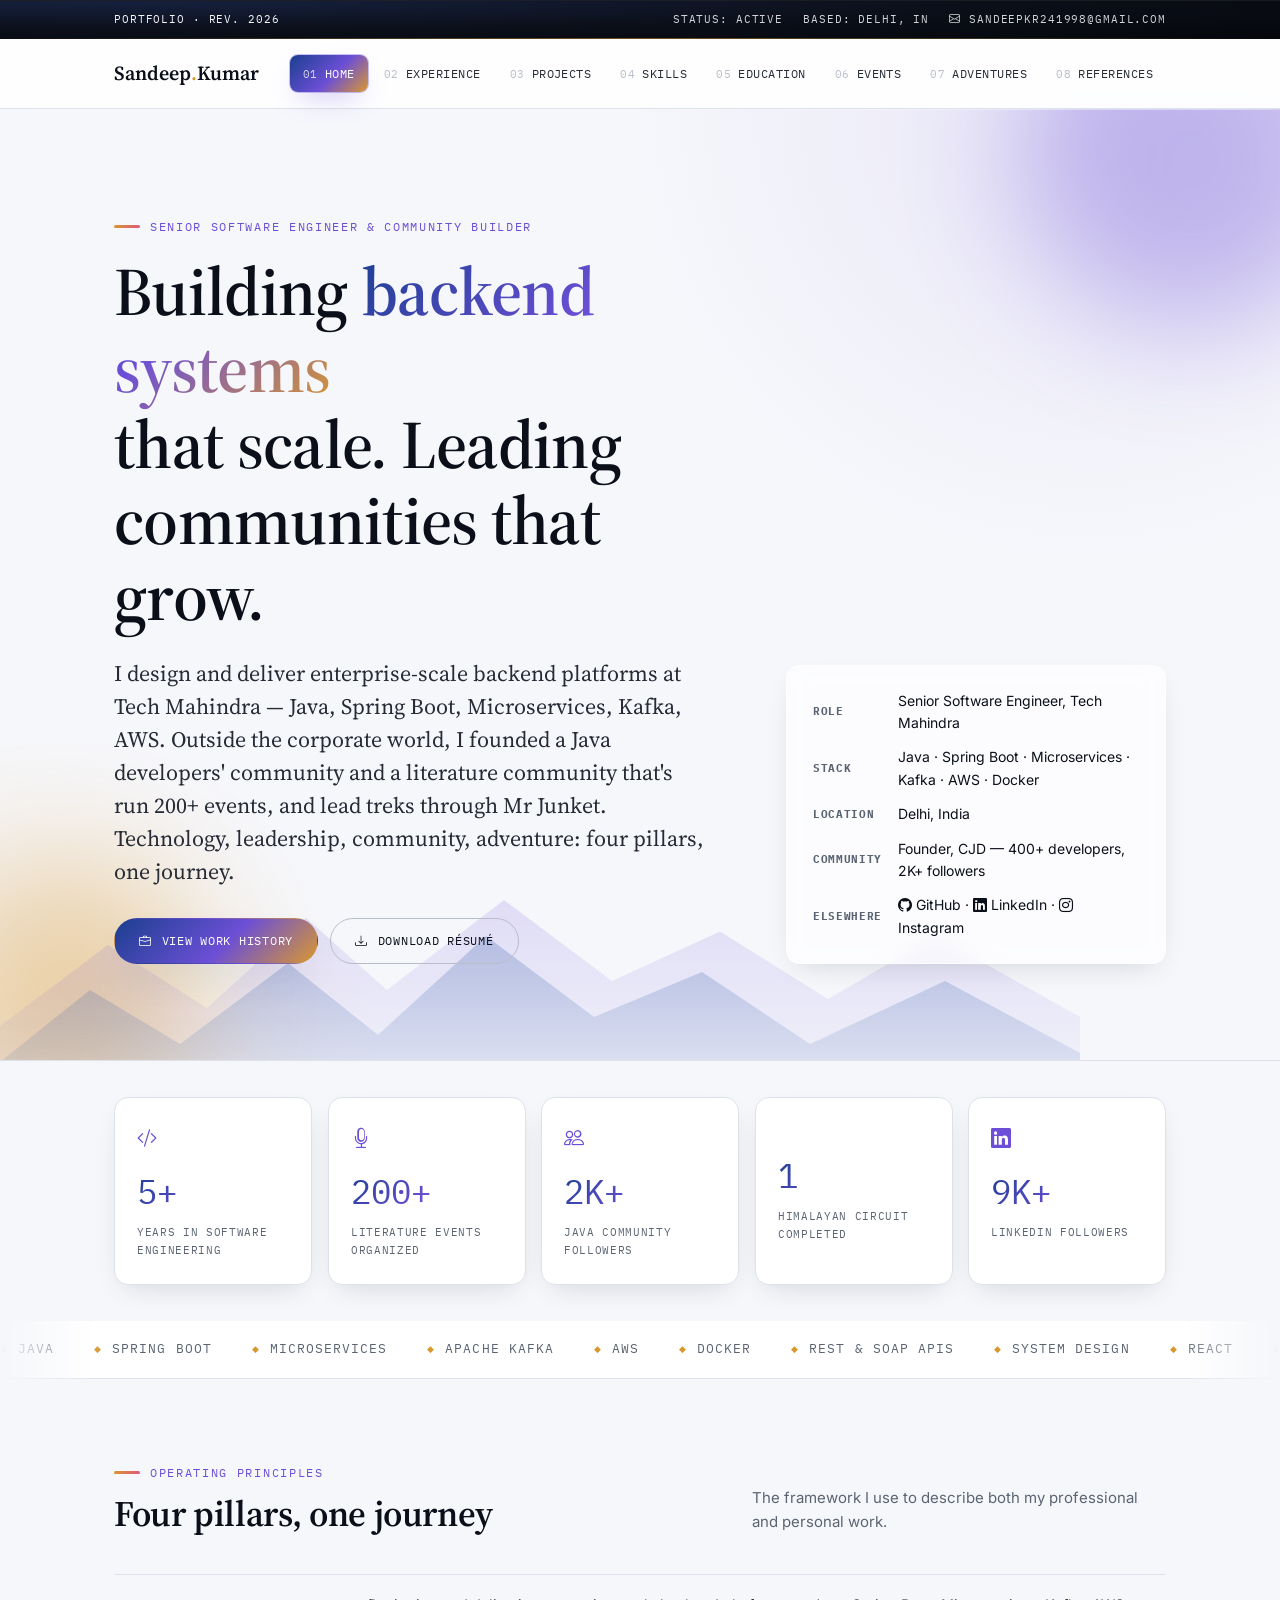
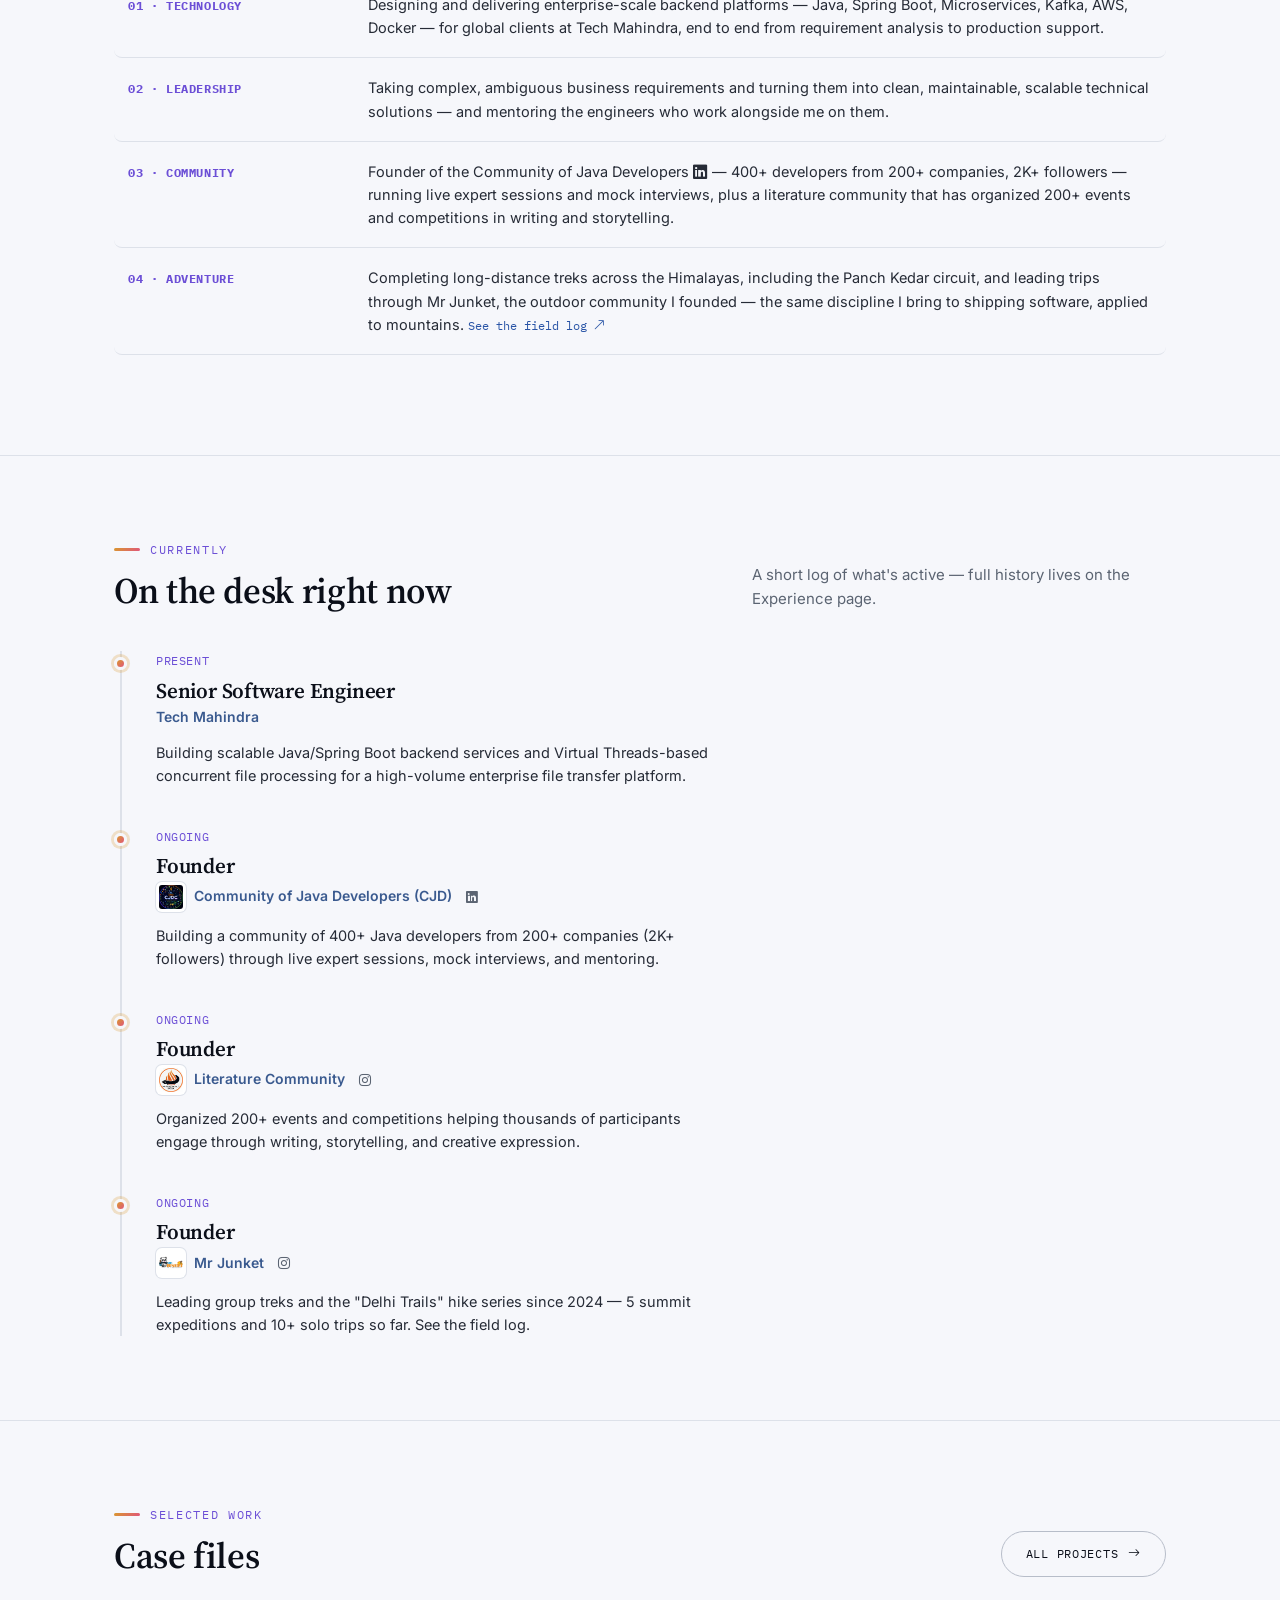
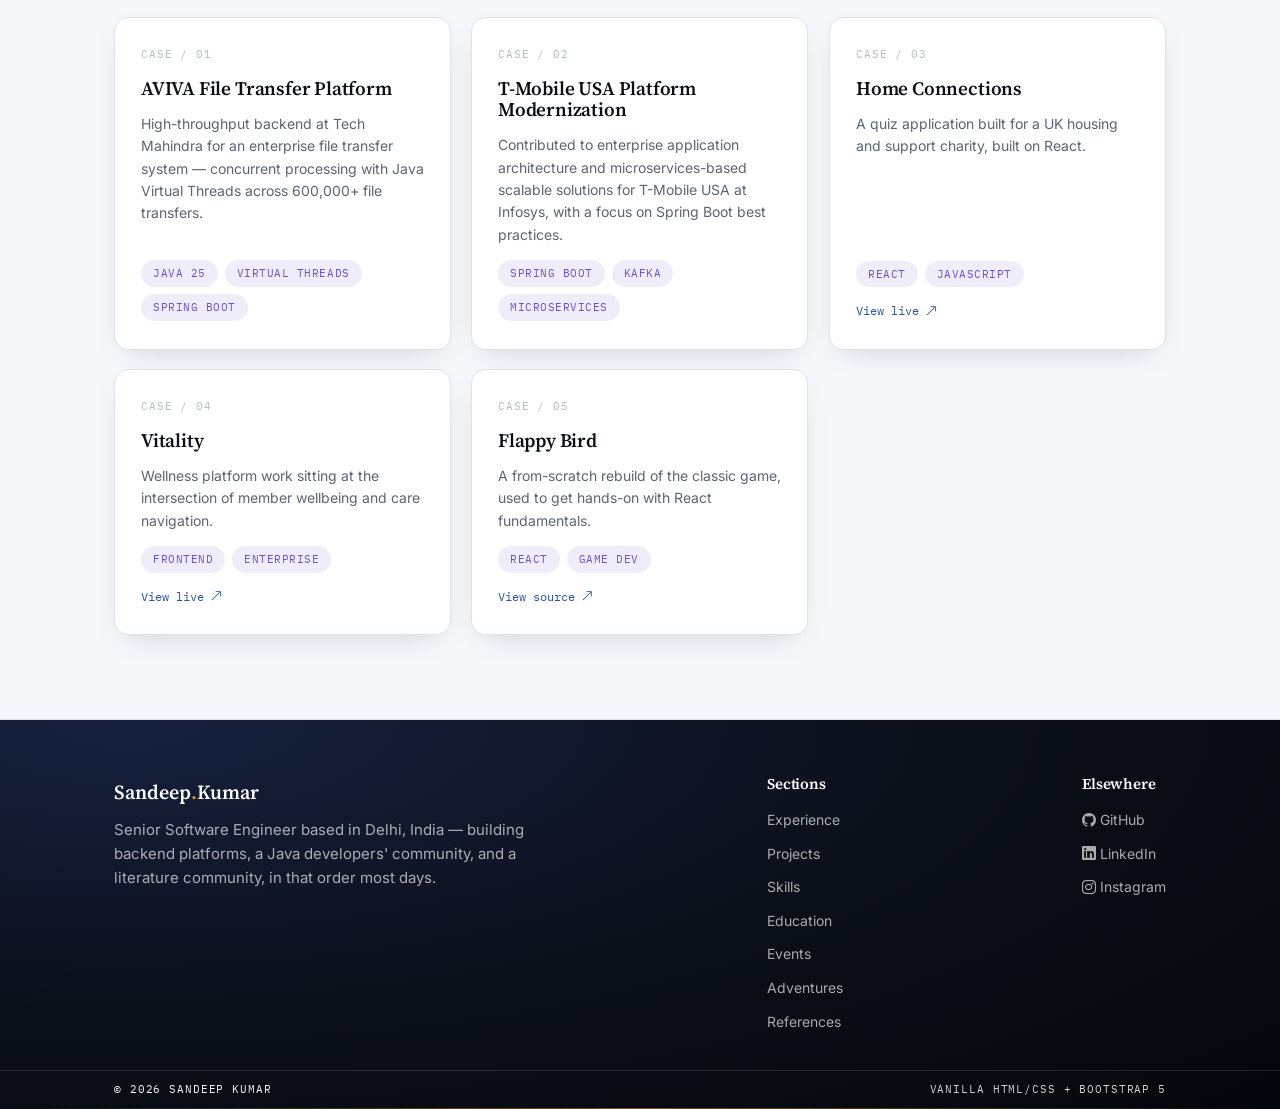
==== commit 3168bf3a: "Add adventure/org photos, career and social updates - Correct location (Delhi), personal email, and " ====
--- a/index.html
+++ b/index.html
@@ -71,7 +71,7 @@
           <dd>
             <a href="https://github.com/sandeep2412" target="_blank" rel="noreferrer"><i class="bi bi-github"></i> GitHub</a> ·
             <a href="https://www.linkedin.com/in/sandeep-kumar-7952b7162" target="_blank" rel="noreferrer"><i class="bi bi-linkedin"></i> LinkedIn</a> ·
-            <a href="https://twitter.com/Sandeep17394421" target="_blank" rel="noreferrer"><i class="bi bi-twitter-x"></i> Twitter</a>
+            <a href="https://www.instagram.com/sagacious_sandeep?igsi=NzAwZzFtMDduOHA%3D&utm_source=qr" target="_blank" rel="noreferrer"><i class="bi bi-instagram"></i> Instagram</a>
           </dd>
         </dl>
       </div>
@@ -114,6 +114,11 @@
       <i class="bi bi-mountain stats__icon"></i>
       <div class="stats__num" data-count-to="1" data-suffix="">0</div>
       <div class="stats__label">Himalayan circuit completed</div>
+    </div>
+    <div class="stats__item reveal delay-3">
+      <i class="bi bi-linkedin stats__icon"></i>
+      <div class="stats__num" data-count-to="9" data-suffix="K+">0</div>
+      <div class="stats__label">LinkedIn followers</div>
     </div>
   </div>
 
@@ -168,7 +173,7 @@
         </div>
         <div class="ledger__row">
           <dt>03 · Community</dt>
-          <dd>Founder of the Community of Java Developers — 400+ developers from 200+ companies, 2K+ followers — running live expert sessions and mock interviews, plus a literature community that has organized 200+ events and competitions in writing and storytelling.</dd>
+          <dd>Founder of the <a href="https://www.linkedin.com/company/cjd-community/" target="_blank" rel="noreferrer">Community of Java Developers <i class="bi bi-linkedin"></i></a> — 400+ developers from 200+ companies, 2K+ followers — running live expert sessions and mock interviews, plus a literature community that has organized 200+ events and competitions in writing and storytelling.</dd>
         </div>
         <div class="ledger__row">
           <dt>04 · Adventure</dt>
@@ -198,19 +203,19 @@
         <div class="timeline__entry">
           <div class="timeline__meta">Ongoing</div>
           <h3>Founder</h3>
-          <div class="timeline__org">Community of Java Developers (CJD)</div>
+          <div class="timeline__org"><img class="org-logo" src="assets/images/logos/cjd-logo.jpg" alt="" loading="lazy" onerror="this.remove()">Community of Java Developers (CJD) <a href="https://www.linkedin.com/company/cjd-community/" target="_blank" rel="noreferrer" class="org-social-link" aria-label="CJD on LinkedIn"><i class="bi bi-linkedin"></i></a></div>
           <p>Building a community of 400+ Java developers from 200+ companies (2K+ followers) through live expert sessions, mock interviews, and mentoring.</p>
         </div>
         <div class="timeline__entry">
           <div class="timeline__meta">Ongoing</div>
           <h3>Founder</h3>
-          <div class="timeline__org">Literature Community</div>
+          <div class="timeline__org"><img class="org-logo" src="assets/images/logos/writers-world-logo.jpg" alt="" loading="lazy" onerror="this.remove()">Literature Community <a href="https://www.instagram.com/writers_world_india?igsi=azBrc2J2eG5tbDV4" target="_blank" rel="noreferrer" class="org-social-link" aria-label="Writer's World India on Instagram"><i class="bi bi-instagram"></i></a></div>
           <p>Organized 200+ events and competitions helping thousands of participants engage through writing, storytelling, and creative expression.</p>
         </div>
         <div class="timeline__entry">
           <div class="timeline__meta">Ongoing</div>
           <h3>Founder</h3>
-          <div class="timeline__org">Mr Junket</div>
+          <div class="timeline__org"><img class="org-logo" src="assets/images/logos/mr-junket-logo.jpg" alt="" loading="lazy" onerror="this.remove()">Mr Junket <a href="https://www.instagram.com/mr_junket?igsi=aDNsbHMycGdrYzUy" target="_blank" rel="noreferrer" class="org-social-link" aria-label="Mr Junket on Instagram"><i class="bi bi-instagram"></i></a></div>
           <p>Leading group treks and the "Delhi Trails" hike series since 2024 — 5 summit expeditions and 10+ solo trips so far. <a href="adventures.html">See the field log</a>.</p>
         </div>
       </div>
@@ -290,7 +295,7 @@
           <ul class="footer-links">
             <li><a href="https://github.com/sandeep2412" target="_blank" rel="noreferrer"><i class="bi bi-github"></i> GitHub</a></li>
             <li><a href="https://www.linkedin.com/in/sandeep-kumar-7952b7162" target="_blank" rel="noreferrer"><i class="bi bi-linkedin"></i> LinkedIn</a></li>
-            <li><a href="https://twitter.com/Sandeep17394421" target="_blank" rel="noreferrer"><i class="bi bi-twitter-x"></i> Twitter</a></li>
+            <li><a href="https://www.instagram.com/sagacious_sandeep?igsi=NzAwZzFtMDduOHA%3D&utm_source=qr" target="_blank" rel="noreferrer"><i class="bi bi-instagram"></i> Instagram</a></li>
           </ul>
         </div>
       </div>
--- a/design-system.css
+++ b/design-system.css
@@ -598,7 +598,7 @@
 
 .stats {
   display: grid;
-  grid-template-columns: repeat(4, 1fr);
+  grid-template-columns: repeat(5, 1fr);
   gap: 16px;
   padding: 36px var(--gutter);
   max-width: var(--max-width);
@@ -643,6 +643,12 @@
   text-transform: uppercase;
   color: var(--muted);
   margin-top: 6px;
+}
+
+@media (max-width: 960px) {
+  .stats {
+    grid-template-columns: repeat(3, 1fr);
+  }
 }
 
 @media (max-width: 700px) {
@@ -733,12 +739,12 @@
 }
 
 .org-logo {
-  width: 20px;
-  height: 20px;
+  width: 30px;
+  height: 30px;
   object-fit: contain;
-  border-radius: 4px;
+  border-radius: 6px;
   background: #fff;
-  padding: 2px;
+  padding: 3px;
   box-shadow: 0 0 0 1px var(--hairline);
   flex-shrink: 0;
 }
@@ -905,6 +911,21 @@
   color: var(--hairline-strong);
 }
 
+/* ---------- Inline social icon link (next to org/venture names) ---------- */
+
+.org-social-link {
+  display: inline-flex;
+  align-items: center;
+  margin-left: 6px;
+  color: var(--muted);
+  font-size: 0.85em;
+  transition: color 0.15s ease;
+}
+
+.org-social-link:hover {
+  color: var(--violet);
+}
+
 /* ---------- Skills ledger ---------- */
 
 .ledger {
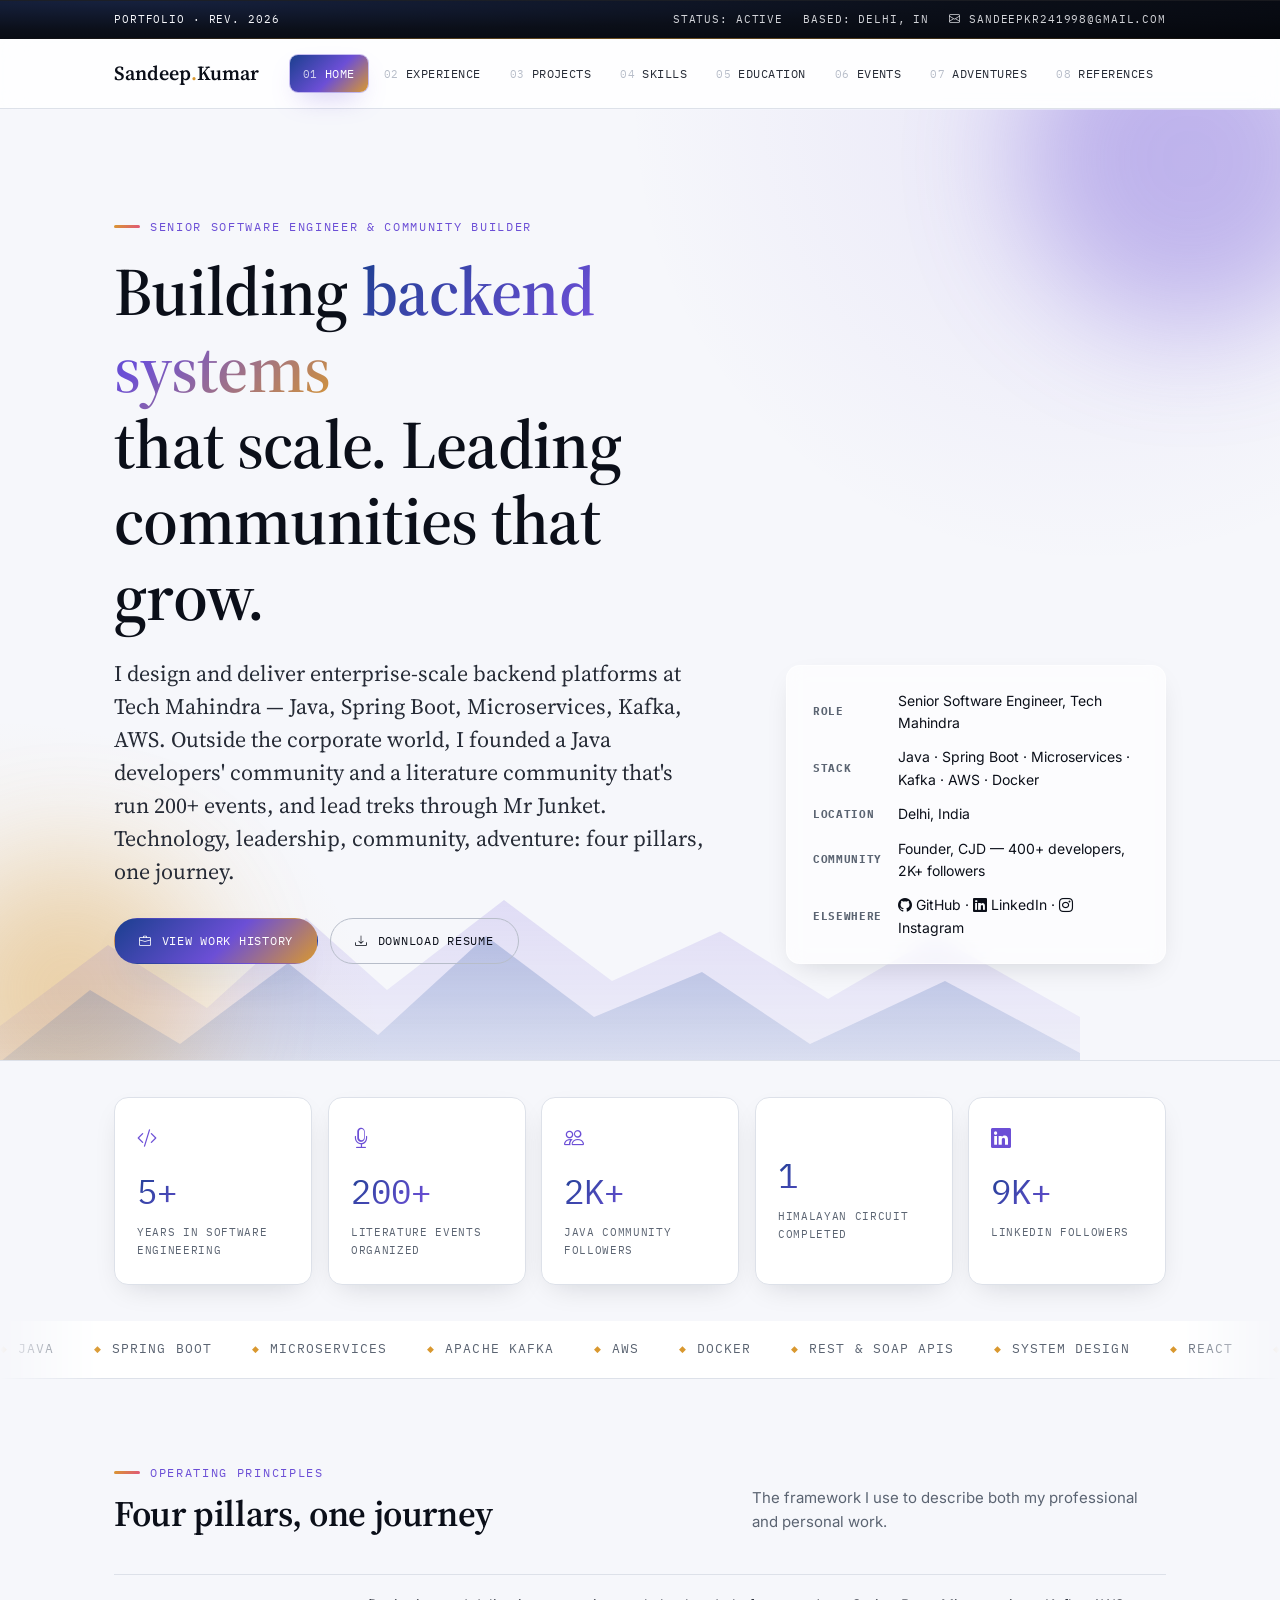
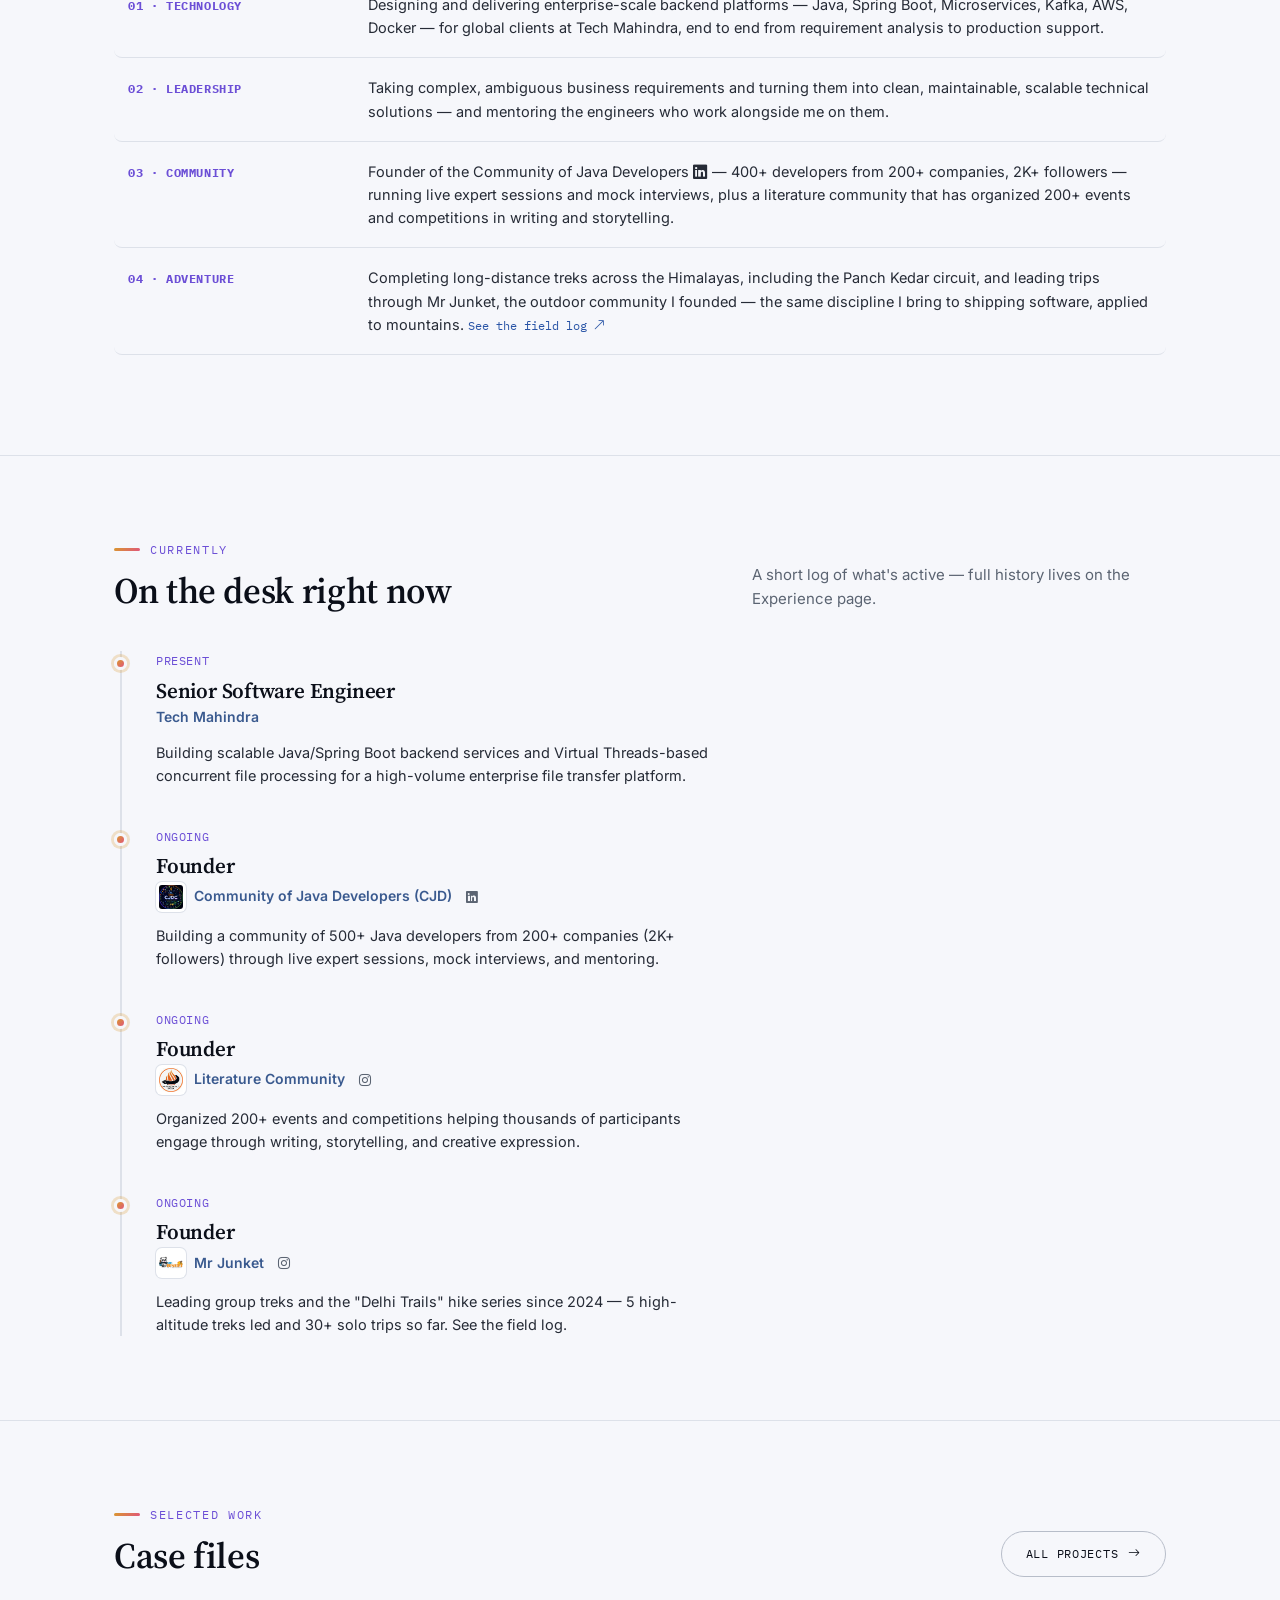
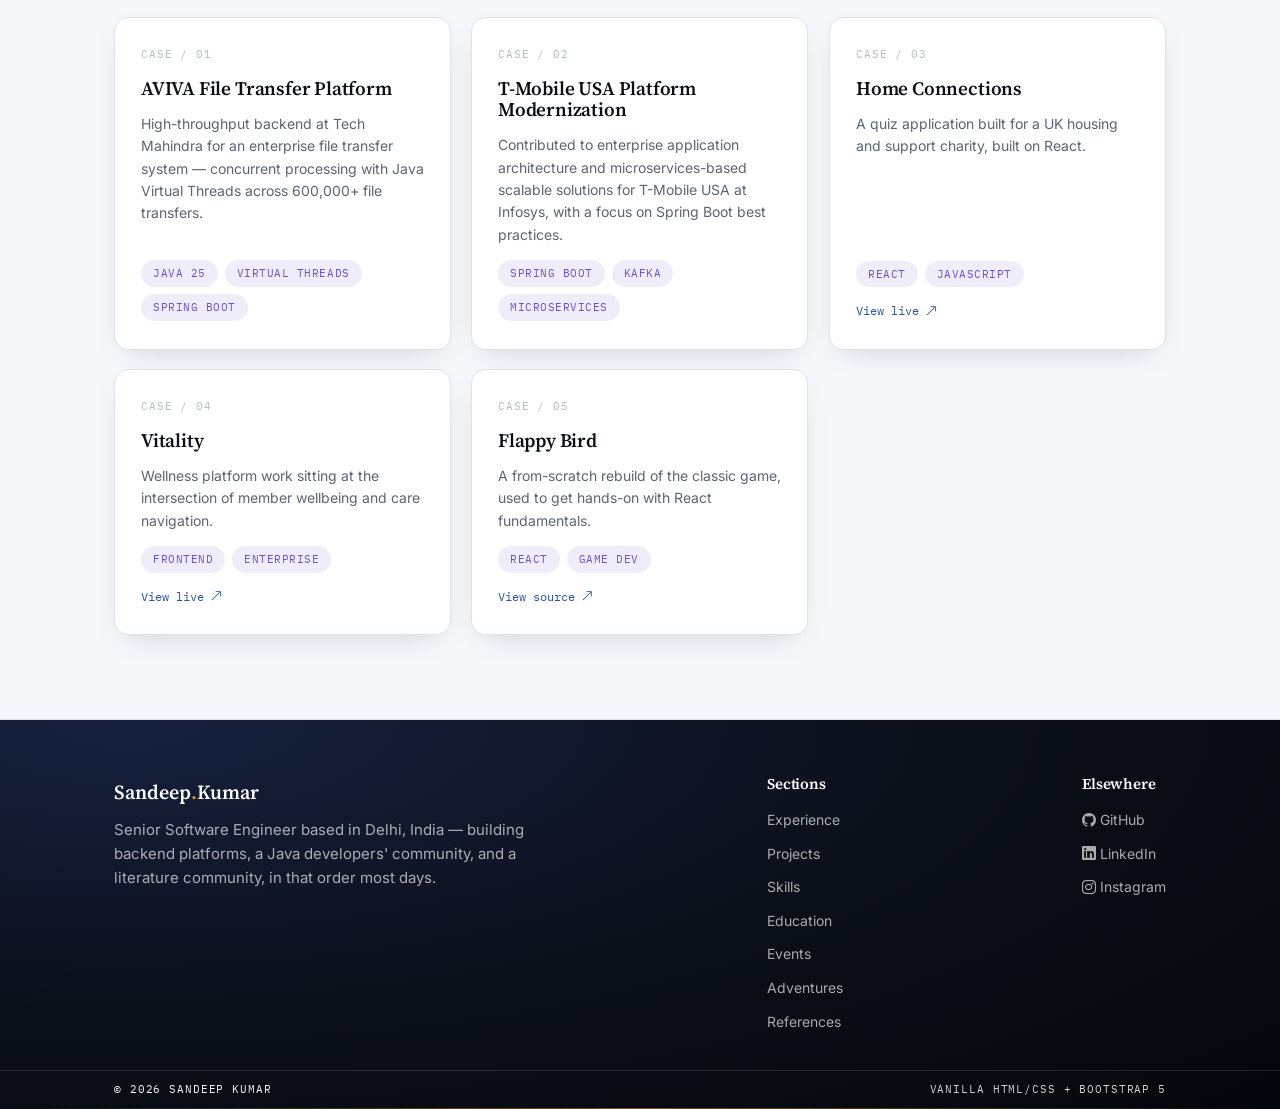
==== commit 7369b3f8: "Add adventure video, skills tech logos, and more events - Add landscape adventure highlights video t" ====
--- a/index.html
+++ b/index.html
@@ -54,7 +54,7 @@
         <p class="cover__lede">I design and deliver enterprise-scale backend platforms at Tech Mahindra — Java, Spring Boot, Microservices, Kafka, AWS. Outside the corporate world, I founded a Java developers' community and a literature community that's run 200+ events, and lead treks through Mr Junket. Technology, leadership, community, adventure: four pillars, one journey.</p>
         <div class="cover__actions">
           <a class="btn" href="experience.html"><i class="bi bi-briefcase"></i> View work history</a>
-          <a class="btn btn--ghost" href="assets/docs/Sandeep_Kr_Java_Developer_Resume_2026.pdf"><i class="bi bi-download"></i> Download résumé</a>
+          <a class="btn btn--ghost" href="assets/docs/Sandeep_Kr_Java_Developer_Resume_2026.pdf"><i class="bi bi-download"></i> Download resume</a>
         </div>
       </div>
       <div class="info-block reveal delay-1">
@@ -204,7 +204,7 @@
           <div class="timeline__meta">Ongoing</div>
           <h3>Founder</h3>
           <div class="timeline__org"><img class="org-logo" src="assets/images/logos/cjd-logo.jpg" alt="" loading="lazy" onerror="this.remove()">Community of Java Developers (CJD) <a href="https://www.linkedin.com/company/cjd-community/" target="_blank" rel="noreferrer" class="org-social-link" aria-label="CJD on LinkedIn"><i class="bi bi-linkedin"></i></a></div>
-          <p>Building a community of 400+ Java developers from 200+ companies (2K+ followers) through live expert sessions, mock interviews, and mentoring.</p>
+          <p>Building a community of 500+ Java developers from 200+ companies (2K+ followers) through live expert sessions, mock interviews, and mentoring.</p>
         </div>
         <div class="timeline__entry">
           <div class="timeline__meta">Ongoing</div>
@@ -216,7 +216,7 @@
           <div class="timeline__meta">Ongoing</div>
           <h3>Founder</h3>
           <div class="timeline__org"><img class="org-logo" src="assets/images/logos/mr-junket-logo.jpg" alt="" loading="lazy" onerror="this.remove()">Mr Junket <a href="https://www.instagram.com/mr_junket?igsi=aDNsbHMycGdrYzUy" target="_blank" rel="noreferrer" class="org-social-link" aria-label="Mr Junket on Instagram"><i class="bi bi-instagram"></i></a></div>
-          <p>Leading group treks and the "Delhi Trails" hike series since 2024 — 5 summit expeditions and 10+ solo trips so far. <a href="adventures.html">See the field log</a>.</p>
+          <p>Leading group treks and the "Delhi Trails" hike series since 2024 — 5 high-altitude treks led and 30+ solo trips so far. <a href="adventures.html">See the field log</a>.</p>
         </div>
       </div>
     </div>
--- a/design-system.css
+++ b/design-system.css
@@ -507,6 +507,33 @@
   gap: 10px;
   flex-wrap: wrap;
   margin-top: 26px;
+}
+
+/* ---------- Page-cover with a right-hand media column (e.g. Adventures video) ---------- */
+
+.page-cover__grid {
+  display: grid;
+  grid-template-columns: 1fr 1.15fr;
+  gap: clamp(24px, 5vw, 48px);
+  align-items: center;
+}
+
+.cover-video {
+  width: 100%;
+  aspect-ratio: 16 / 9;
+  object-fit: cover;
+  border-radius: var(--radius);
+  box-shadow: var(--shadow-card);
+  background: var(--ink);
+}
+
+@media (max-width: 860px) {
+  .page-cover__grid {
+    grid-template-columns: 1fr;
+  }
+  .cover-video {
+    aspect-ratio: 16 / 9;
+  }
 }
 
 /* ---------- Highlight list (bullet points inside timeline entries) ---------- */
@@ -825,6 +852,9 @@
 }
 
 .tag {
+  display: inline-flex;
+  align-items: center;
+  gap: 6px;
   font-family: var(--font-mono);
   font-size: 10.5px;
   text-transform: uppercase;
@@ -833,6 +863,11 @@
   padding: 5px 12px;
   color: var(--violet);
   background: rgba(108, 79, 214, 0.1);
+}
+
+.tag i,
+.tag [class*="devicon-"] {
+  font-size: 13px;
 }
 
 .case-card__link {
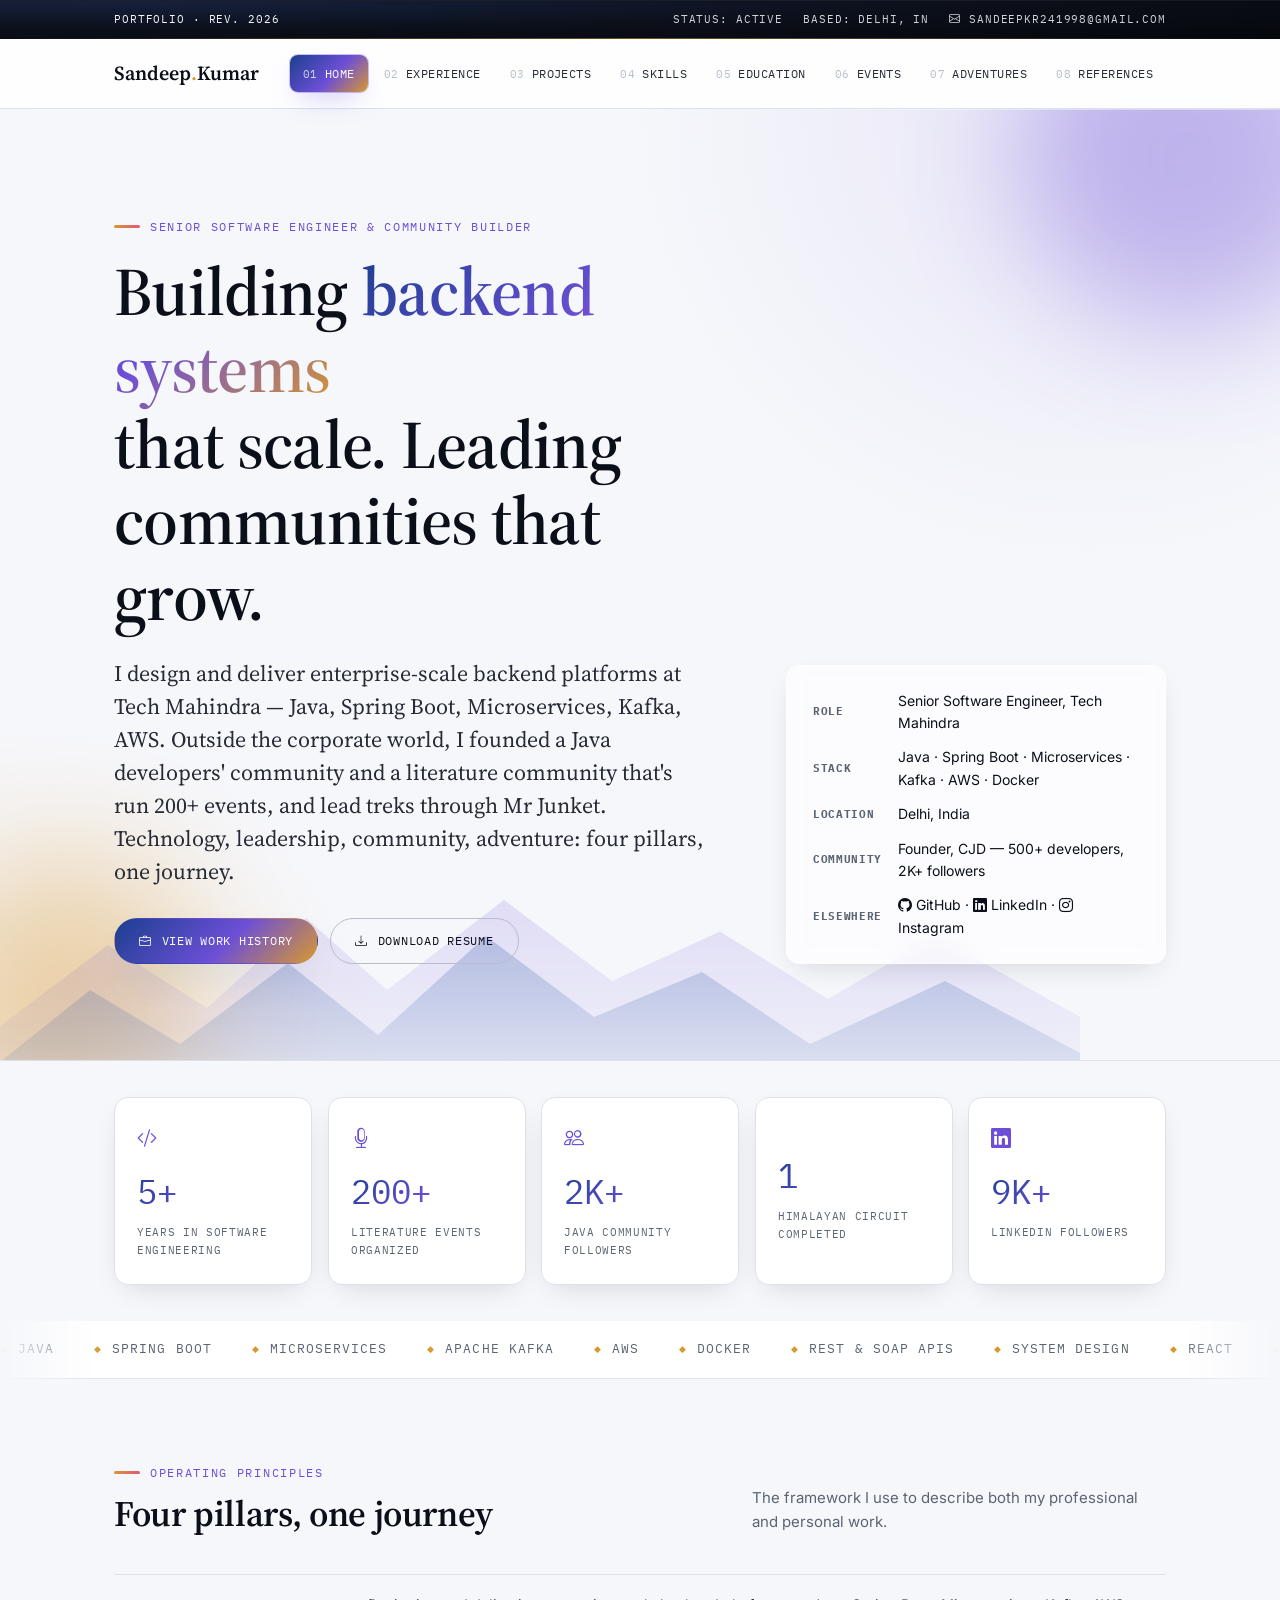
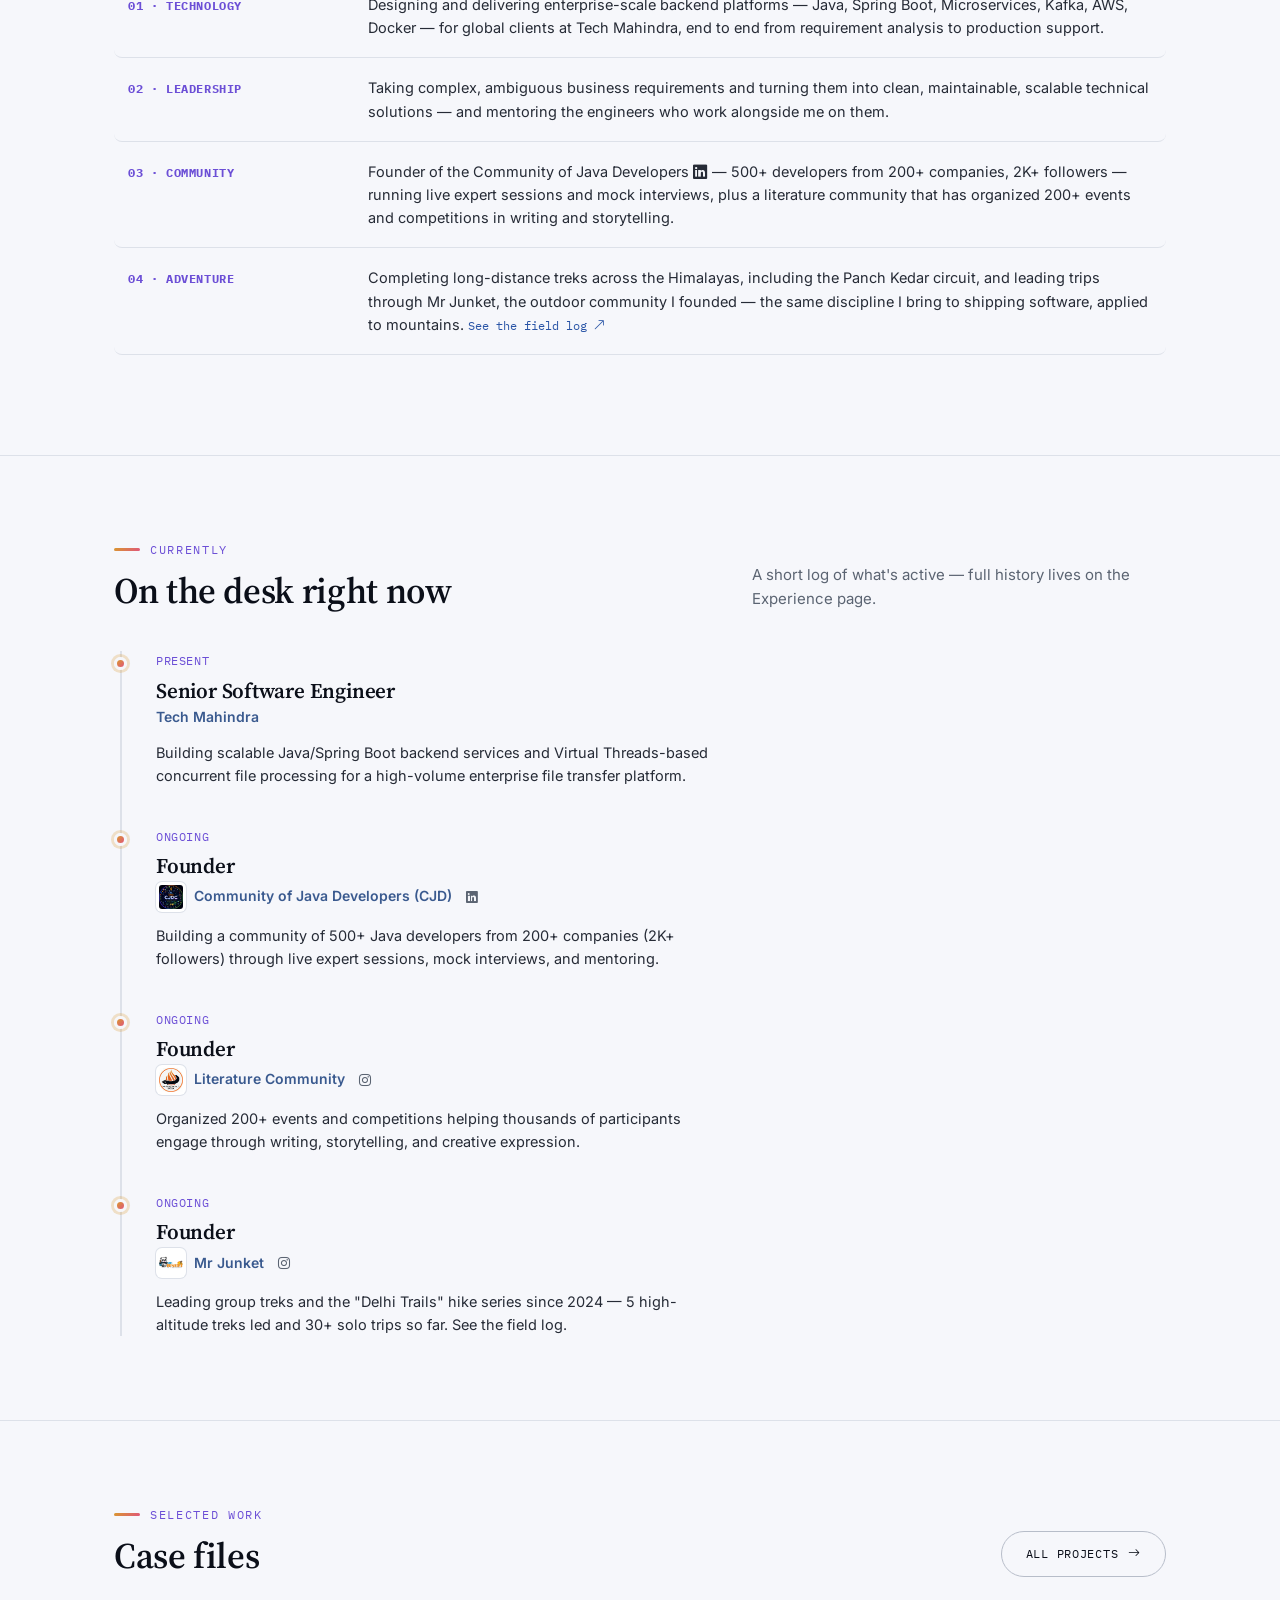
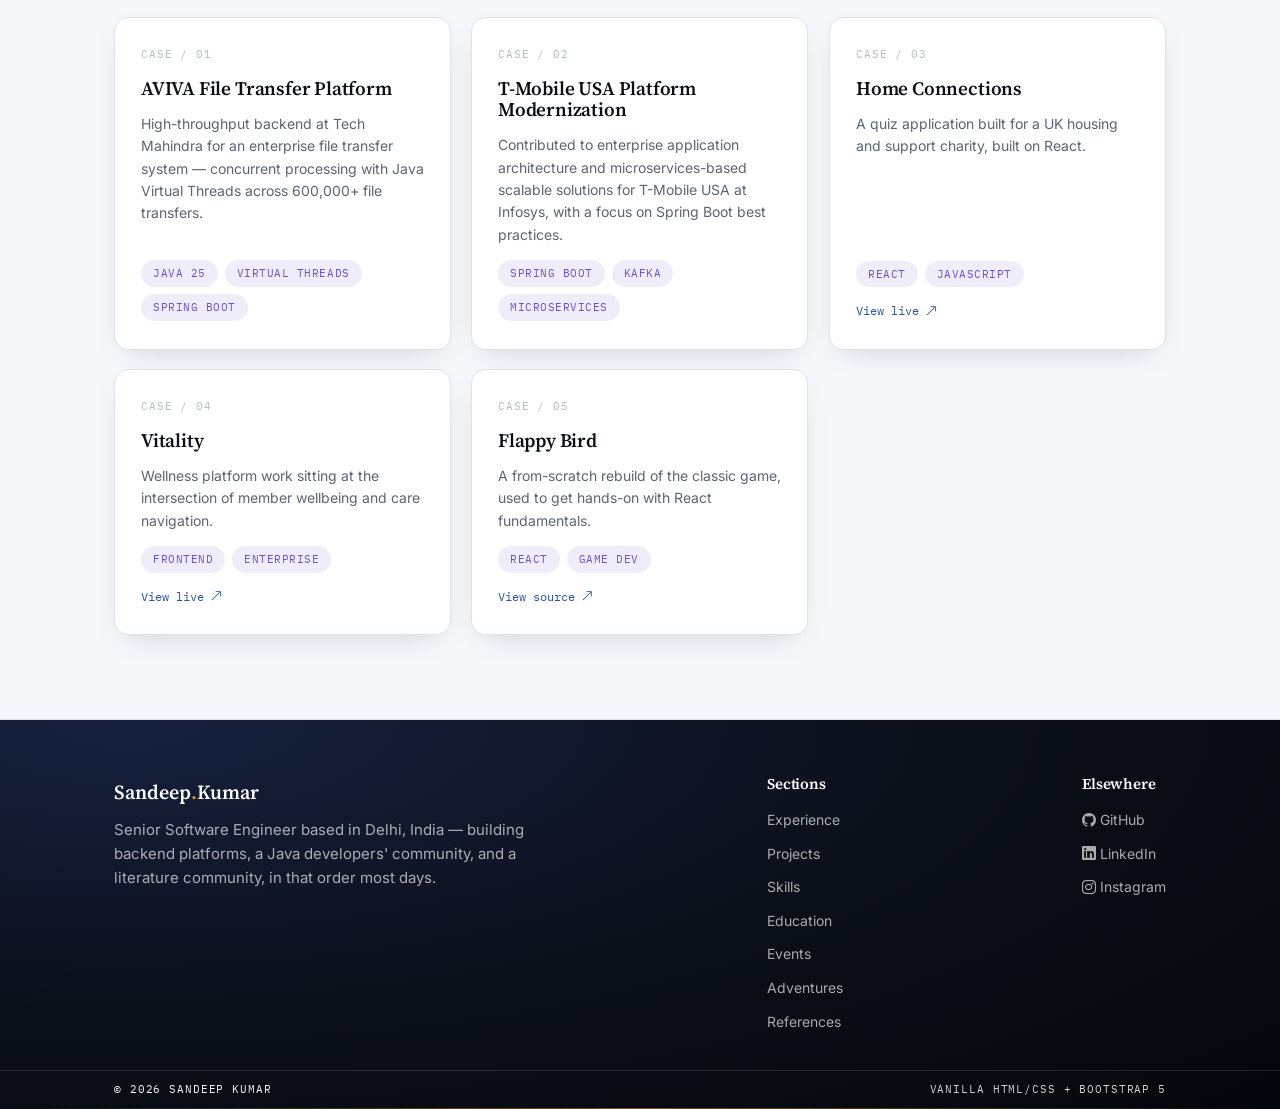
==== commit 1bf43260: "Add event photos, richer event copy, and mobile video fix - Add real photos to all 9 Events cards an" ====
--- a/index.html
+++ b/index.html
@@ -66,7 +66,7 @@
           <dt>Location</dt>
           <dd>Delhi, India</dd>
           <dt>Community</dt>
-          <dd>Founder, CJD — 400+ developers, 2K+ followers</dd>
+          <dd>Founder, CJD — 500+ developers, 2K+ followers</dd>
           <dt>Elsewhere</dt>
           <dd>
             <a href="https://github.com/sandeep2412" target="_blank" rel="noreferrer"><i class="bi bi-github"></i> GitHub</a> ·
@@ -173,7 +173,7 @@
         </div>
         <div class="ledger__row">
           <dt>03 · Community</dt>
-          <dd>Founder of the <a href="https://www.linkedin.com/company/cjd-community/" target="_blank" rel="noreferrer">Community of Java Developers <i class="bi bi-linkedin"></i></a> — 400+ developers from 200+ companies, 2K+ followers — running live expert sessions and mock interviews, plus a literature community that has organized 200+ events and competitions in writing and storytelling.</dd>
+          <dd>Founder of the <a href="https://www.linkedin.com/company/cjd-community/" target="_blank" rel="noreferrer">Community of Java Developers <i class="bi bi-linkedin"></i></a> — 500+ developers from 200+ companies, 2K+ followers — running live expert sessions and mock interviews, plus a literature community that has organized 200+ events and competitions in writing and storytelling.</dd>
         </div>
         <div class="ledger__row">
           <dt>04 · Adventure</dt>
--- a/design-system.css
+++ b/design-system.css
@@ -518,8 +518,14 @@
   align-items: center;
 }
 
+.page-cover__grid > * {
+  min-width: 0;
+}
+
 .cover-video {
+  display: block;
   width: 100%;
+  max-width: 100%;
   aspect-ratio: 16 / 9;
   object-fit: cover;
   border-radius: var(--radius);
